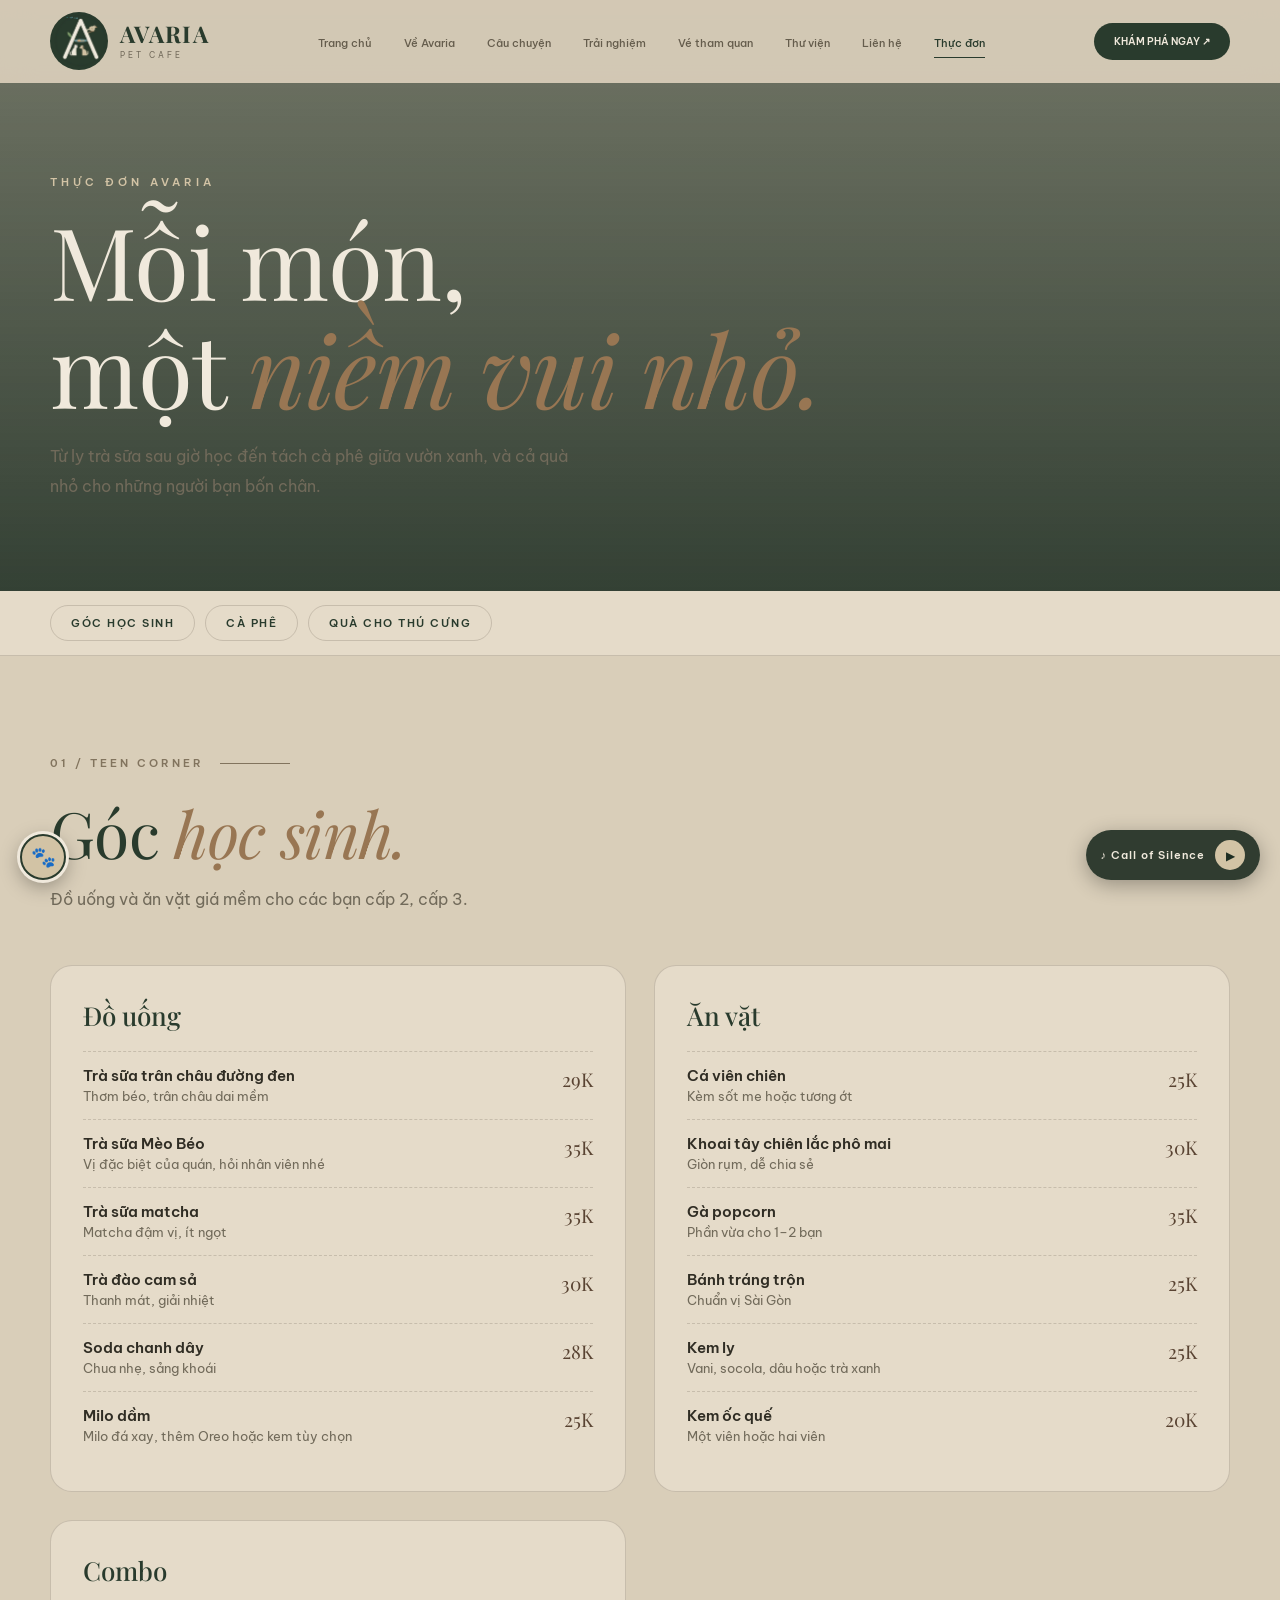
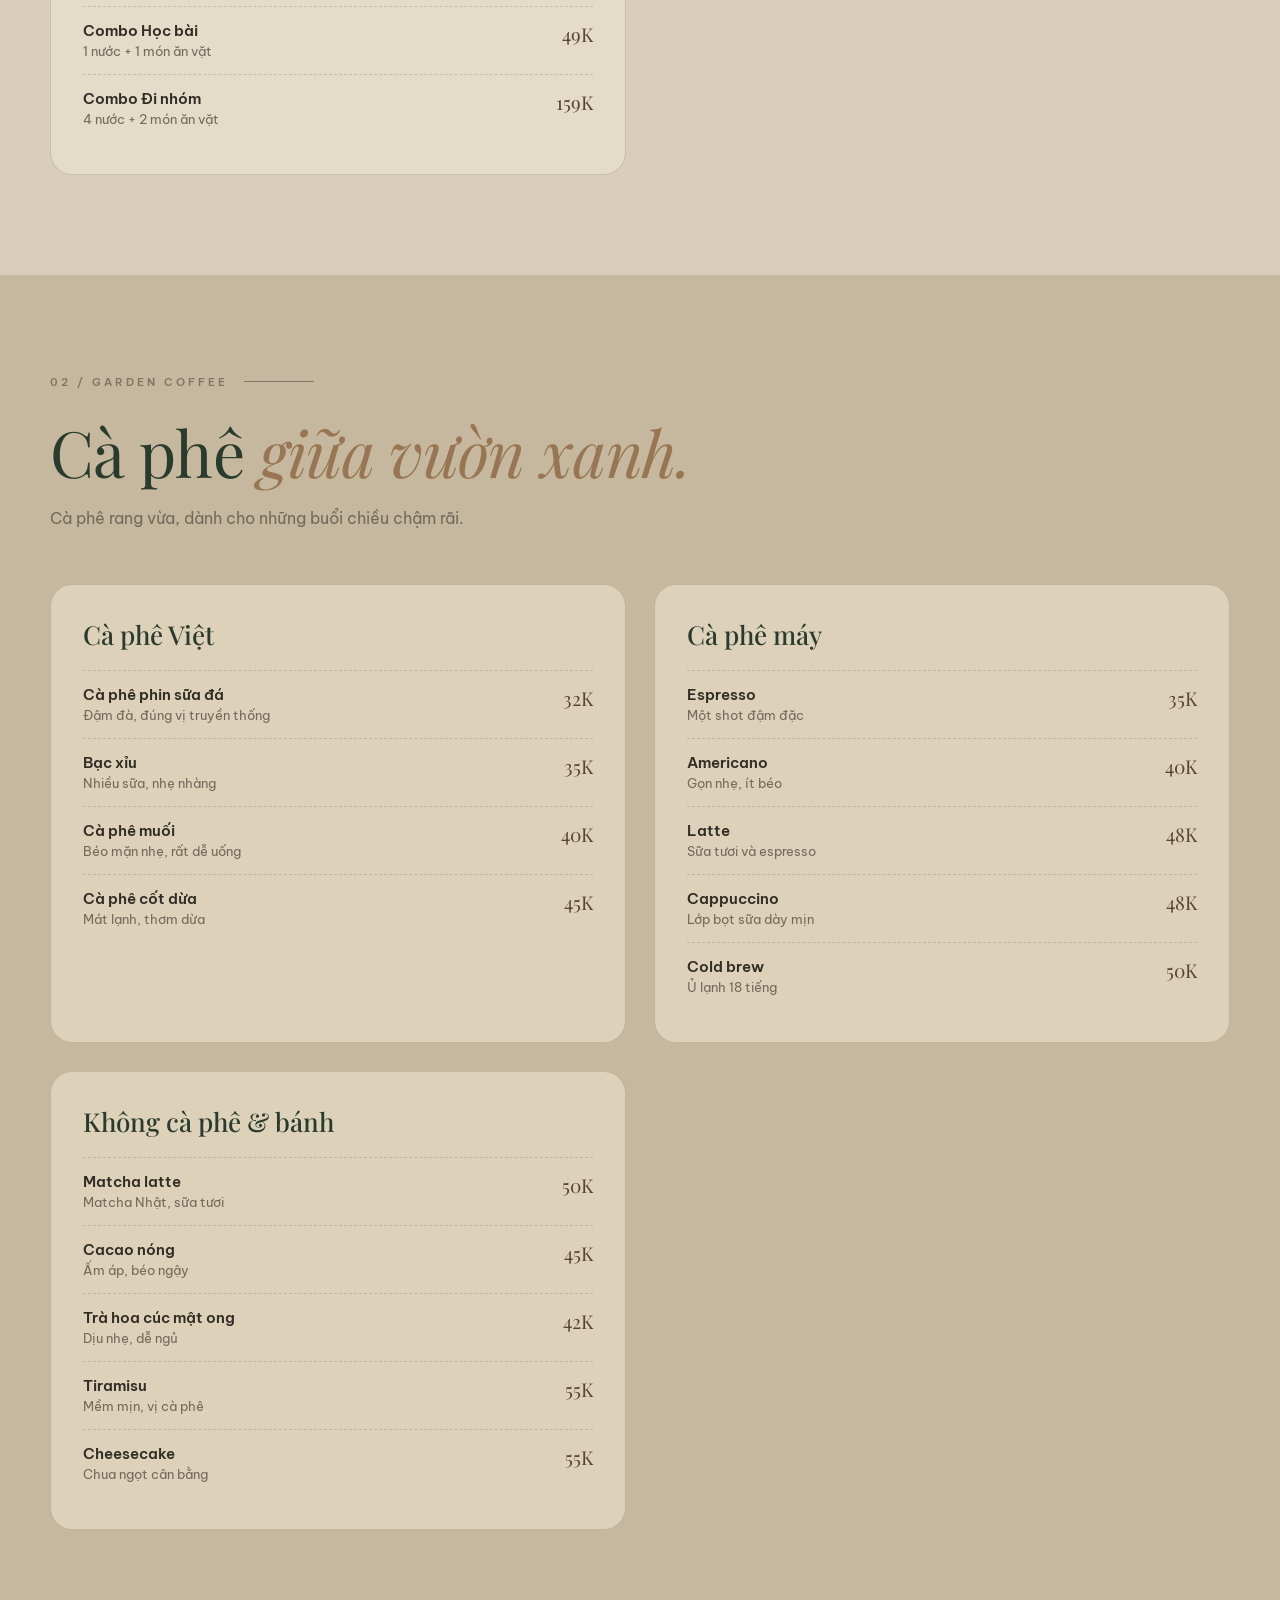
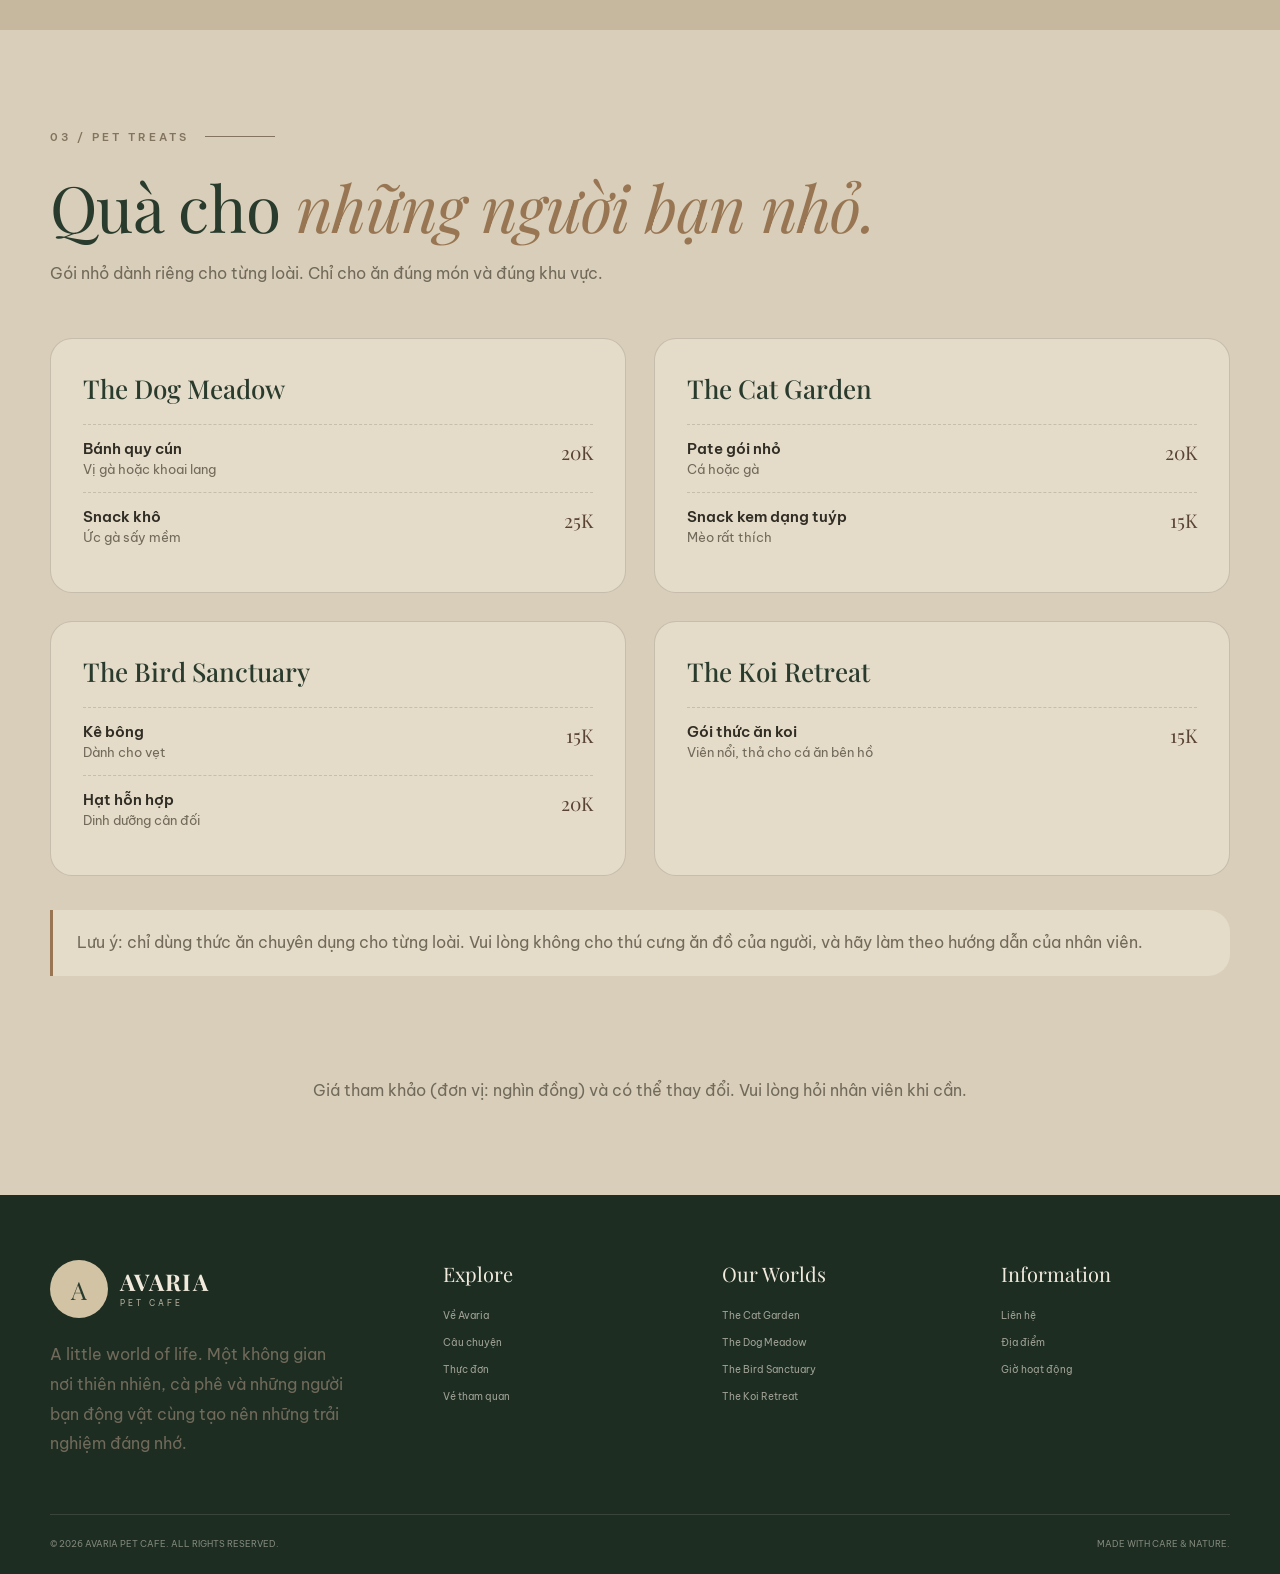
==== menu.html @ 608d0e8e "Avaria Pet Cafe website" ====
<!DOCTYPE html>
<html lang="vi">
<head>
<meta charset="UTF-8">
<meta name="viewport" content="width=device-width, initial-scale=1.0">
<title>Thực đơn | Avaria Pet Cafe</title>
<meta name="description" content="Thực đơn Avaria Pet Cafe: đồ uống, ăn vặt, cà phê và quà cho thú cưng.">
<link rel="preconnect" href="https://fonts.googleapis.com">
<link rel="preconnect" href="https://fonts.gstatic.com" crossorigin>
<link href="https://fonts.googleapis.com/css2?family=Playfair+Display:ital,wght@0,400;0,500;0,600;1,400;1,500&family=Be+Vietnam+Pro:wght@300;400;500;600;700&display=swap" rel="stylesheet">
<link rel="stylesheet" href="style.css">
<link rel="stylesheet" href="story.css">
<style>
.menu-tabs{position:sticky;top:72px;z-index:50;background:var(--background-light);border-bottom:1px solid var(--border)}
.menu-tabs .container{display:flex;gap:10px;overflow-x:auto;padding:14px 0}
.menu-tabs a{white-space:nowrap;padding:10px 20px;border:1px solid var(--border);border-radius:50px;font-size:11px;font-weight:600;letter-spacing:1.5px;color:var(--green);transition:.25s}
.menu-tabs a:hover{background:var(--green);color:var(--white)}
.menu-section{padding:100px 0}
.menu-section.alt{background:var(--background-dark)}
.menu-sub{margin:18px 0 50px;max-width:560px}
.menu-grid{display:grid;grid-template-columns:repeat(2,1fr);gap:28px}
.menu-group{background:var(--background-light);border:1px solid var(--border);border-radius:var(--radius);padding:32px}
.alt .menu-group{background:var(--surface-light)}
.menu-group h3{font-family:var(--serif);font-weight:500;font-size:26px;color:var(--green);margin-bottom:18px}
.menu-group ul{list-style:none}
.menu-group li{display:flex;justify-content:space-between;gap:18px;padding:14px 0;border-top:1px dashed var(--border)}
.menu-group b{display:block;font-weight:600;color:var(--text);font-size:15px}
.menu-group span{font-size:13px;color:var(--muted)}
.menu-group em{font-style:normal;font-family:var(--serif);font-size:19px;color:var(--wood);white-space:nowrap}
.pet-note{margin-top:34px;padding:18px 24px;border-left:3px solid var(--wood-light);background:var(--background-light);border-radius:0 var(--radius) var(--radius) 0;font-size:14px}
.menu-foot{text-align:center;padding:0 0 90px;font-size:13px;color:var(--muted)}
@media(max-width:760px){.menu-grid{grid-template-columns:1fr}.menu-section{padding:70px 0}.menu-hero{padding:130px 0 50px}.menu-tabs{top:72px}}
</style>
</head>
<body class="story-page">

<header class="header" id="header">
  <div class="container navbar">
    <a href="index.html" class="logo">
      <div class="logo-mark"><img src="logoava.png" alt="Avaria Pet Cafe Logo" class="logo-img"></div>
      <div class="logo-text"><strong>AVARIA</strong><span>PET CAFE</span></div>
    </a>
    <ul class="nav-links" id="navLinks">
      <li><a href="index.html">Trang chủ</a></li>
      <li><a href="index.html#about">Về Avaria</a></li>
      <li><a href="story.html">Câu chuyện</a></li>
      <li><a href="index.html#experience">Trải nghiệm</a></li>
      <li><a href="index.html#tickets">Vé tham quan</a></li>
      <li><a href="index.html#gallery">Thư viện</a></li>
      <li><a href="index.html#contact">Liên hệ</a></li>
      <li><a href="menu.html" class="active">Thực đơn</a></li>
    </ul>
    <div class="nav-right">
      <a href="index.html#tickets" class="nav-booking">KHÁM PHÁ NGAY ↗</a>
      <button class="menu-toggle" id="menuToggle" aria-label="Mở menu" aria-expanded="false">☰</button>
    </div>
  </div>
</header>

<main>
<section class="menu-hero">
  <div class="container">
    <span class="story-eyebrow">THỰC ĐƠN AVARIA</span>
    <h1>Mỗi món,<br>một <i>niềm vui nhỏ.</i></h1>
    <p>Từ ly trà sữa sau giờ học đến tách cà phê giữa vườn xanh, và cả quà nhỏ cho những người bạn bốn chân.</p>
  </div>
</section>

<nav class="menu-tabs" aria-label="Danh mục thực đơn">
  <div class="container">
    <a href="#teen">GÓC HỌC SINH</a>
    <a href="#coffee">CÀ PHÊ</a>
    <a href="#pet">QUÀ CHO THÚ CƯNG</a>
  </div>
</nav>

<!-- 01 GÓC HỌC SINH -->
<section class="menu-section" id="teen"><div class="container">
  <div class="story-label">01 / TEEN CORNER</div>
  <h2 class="reveal">Góc <i>học sinh.</i></h2>
  <p class="menu-sub reveal">Đồ uống và ăn vặt giá mềm cho các bạn cấp 2, cấp 3.</p>
  <div class="menu-grid">

    <div class="menu-group reveal"><h3>Đồ uống</h3><ul>
        <li><div><b>Trà sữa trân châu đường đen</b><span>Thơm béo, trân châu dai mềm</span></div><em>29K</em></li>
        <li><div><b>Trà sữa Mèo Béo</b><span>Vị đặc biệt của quán, hỏi nhân viên nhé</span></div><em>35K</em></li>
        <li><div><b>Trà sữa matcha</b><span>Matcha đậm vị, ít ngọt</span></div><em>35K</em></li>
        <li><div><b>Trà đào cam sả</b><span>Thanh mát, giải nhiệt</span></div><em>30K</em></li>
        <li><div><b>Soda chanh dây</b><span>Chua nhẹ, sảng khoái</span></div><em>28K</em></li>
        <li><div><b>Milo dầm</b><span>Milo đá xay, thêm Oreo hoặc kem tùy chọn</span></div><em>25K</em></li>
    </ul></div>

    <div class="menu-group reveal"><h3>Ăn vặt</h3><ul>
        <li><div><b>Cá viên chiên</b><span>Kèm sốt me hoặc tương ớt</span></div><em>25K</em></li>
        <li><div><b>Khoai tây chiên lắc phô mai</b><span>Giòn rụm, dễ chia sẻ</span></div><em>30K</em></li>
        <li><div><b>Gà popcorn</b><span>Phần vừa cho 1–2 bạn</span></div><em>35K</em></li>
        <li><div><b>Bánh tráng trộn</b><span>Chuẩn vị Sài Gòn</span></div><em>25K</em></li>
        <li><div><b>Kem ly</b><span>Vani, socola, dâu hoặc trà xanh</span></div><em>25K</em></li>
        <li><div><b>Kem ốc quế</b><span>Một viên hoặc hai viên</span></div><em>20K</em></li>
    </ul></div>

    <div class="menu-group reveal"><h3>Combo</h3><ul>
        <li><div><b>Combo Học bài</b><span>1 nước + 1 món ăn vặt</span></div><em>49K</em></li>
        <li><div><b>Combo Đi nhóm</b><span>4 nước + 2 món ăn vặt</span></div><em>159K</em></li>
    </ul></div>

  </div>
</div></section>

<!-- 02 CÀ PHÊ -->
<section class="menu-section alt" id="coffee"><div class="container">
  <div class="story-label">02 / GARDEN COFFEE</div>
  <h2 class="reveal">Cà phê <i>giữa vườn xanh.</i></h2>
  <p class="menu-sub reveal">Cà phê rang vừa, dành cho những buổi chiều chậm rãi.</p>
  <div class="menu-grid">

    <div class="menu-group reveal"><h3>Cà phê Việt</h3><ul>
        <li><div><b>Cà phê phin sữa đá</b><span>Đậm đà, đúng vị truyền thống</span></div><em>32K</em></li>
        <li><div><b>Bạc xỉu</b><span>Nhiều sữa, nhẹ nhàng</span></div><em>35K</em></li>
        <li><div><b>Cà phê muối</b><span>Béo mặn nhẹ, rất dễ uống</span></div><em>40K</em></li>
        <li><div><b>Cà phê cốt dừa</b><span>Mát lạnh, thơm dừa</span></div><em>45K</em></li>
    </ul></div>

    <div class="menu-group reveal"><h3>Cà phê máy</h3><ul>
        <li><div><b>Espresso</b><span>Một shot đậm đặc</span></div><em>35K</em></li>
        <li><div><b>Americano</b><span>Gọn nhẹ, ít béo</span></div><em>40K</em></li>
        <li><div><b>Latte</b><span>Sữa tươi và espresso</span></div><em>48K</em></li>
        <li><div><b>Cappuccino</b><span>Lớp bọt sữa dày mịn</span></div><em>48K</em></li>
        <li><div><b>Cold brew</b><span>Ủ lạnh 18 tiếng</span></div><em>50K</em></li>
    </ul></div>

    <div class="menu-group reveal"><h3>Không cà phê &amp; bánh</h3><ul>
        <li><div><b>Matcha latte</b><span>Matcha Nhật, sữa tươi</span></div><em>50K</em></li>
        <li><div><b>Cacao nóng</b><span>Ấm áp, béo ngậy</span></div><em>45K</em></li>
        <li><div><b>Trà hoa cúc mật ong</b><span>Dịu nhẹ, dễ ngủ</span></div><em>42K</em></li>
        <li><div><b>Tiramisu</b><span>Mềm mịn, vị cà phê</span></div><em>55K</em></li>
        <li><div><b>Cheesecake</b><span>Chua ngọt cân bằng</span></div><em>55K</em></li>
    </ul></div>

  </div>
</div></section>

<!-- 03 QUÀ CHO THÚ CƯNG -->
<section class="menu-section" id="pet"><div class="container">
  <div class="story-label">03 / PET TREATS</div>
  <h2 class="reveal">Quà cho <i>những người bạn nhỏ.</i></h2>
  <p class="menu-sub reveal">Gói nhỏ dành riêng cho từng loài. Chỉ cho ăn đúng món và đúng khu vực.</p>
  <div class="menu-grid">

    <div class="menu-group reveal"><h3>The Dog Meadow</h3><ul>
        <li><div><b>Bánh quy cún</b><span>Vị gà hoặc khoai lang</span></div><em>20K</em></li>
        <li><div><b>Snack khô</b><span>Ức gà sấy mềm</span></div><em>25K</em></li>
    </ul></div>

    <div class="menu-group reveal"><h3>The Cat Garden</h3><ul>
        <li><div><b>Pate gói nhỏ</b><span>Cá hoặc gà</span></div><em>20K</em></li>
        <li><div><b>Snack kem dạng tuýp</b><span>Mèo rất thích</span></div><em>15K</em></li>
    </ul></div>

    <div class="menu-group reveal"><h3>The Bird Sanctuary</h3><ul>
        <li><div><b>Kê bông</b><span>Dành cho vẹt</span></div><em>15K</em></li>
        <li><div><b>Hạt hỗn hợp</b><span>Dinh dưỡng cân đối</span></div><em>20K</em></li>
    </ul></div>

    <div class="menu-group reveal"><h3>The Koi Retreat</h3><ul>
        <li><div><b>Gói thức ăn koi</b><span>Viên nổi, thả cho cá ăn bên hồ</span></div><em>15K</em></li>
    </ul></div>

  </div>
  <p class="pet-note reveal">Lưu ý: chỉ dùng thức ăn chuyên dụng cho từng loài. Vui lòng không cho thú cưng ăn đồ của người, và hãy làm theo hướng dẫn của nhân viên.</p>
</div></section>

<p class="menu-foot">Giá tham khảo (đơn vị: nghìn đồng) và có thể thay đổi. Vui lòng hỏi nhân viên khi cần.</p>
</main>

<footer class="footer">
  <div class="container">
    <div class="footer-grid">
      <div class="footer-brand">
        <a href="index.html" class="logo">
          <div class="logo-mark">A</div>
          <div class="logo-text"><strong>AVARIA</strong><span>PET CAFE</span></div>
        </a>
        <p class="footer-about">A little world of life. Một không gian nơi thiên nhiên, cà phê và những người bạn động vật cùng tạo nên những trải nghiệm đáng nhớ.</p>
      </div>
      <div class="footer-column"><h4>Explore</h4>
        <a href="index.html#about">Về Avaria</a><a href="story.html">Câu chuyện</a><a href="menu.html">Thực đơn</a><a href="index.html#tickets">Vé tham quan</a></div>
      <div class="footer-column"><h4>Our Worlds</h4>
        <a href="index.html#experience">The Cat Garden</a><a href="index.html#experience">The Dog Meadow</a><a href="index.html#experience">The Bird Sanctuary</a><a href="index.html#experience">The Koi Retreat</a></div>
      <div class="footer-column"><h4>Information</h4>
        <a href="index.html#contact">Liên hệ</a><a href="index.html#contact">Địa điểm</a><a href="index.html#contact">Giờ hoạt động</a></div>
    </div>
    <div class="footer-bottom">
      <span>© <span id="currentYear"></span> AVARIA PET CAFE. ALL RIGHTS RESERVED.</span>
      <span>MADE WITH CARE &amp; NATURE.</span>
    </div>
  </div>
</footer>

<script>
document.getElementById("currentYear").textContent = new Date().getFullYear();
const header = document.getElementById("header");
const menuToggle = document.getElementById("menuToggle");
const navLinks = document.getElementById("navLinks");
window.addEventListener("scroll", () => header.classList.toggle("scrolled", window.scrollY > 30));
menuToggle.addEventListener("click", () => {
  const open = navLinks.classList.toggle("open");
  menuToggle.setAttribute("aria-expanded", String(open));
});
navLinks.querySelectorAll("a").forEach(a => a.addEventListener("click", () => {
  navLinks.classList.remove("open");
  menuToggle.setAttribute("aria-expanded", "false");
}));
const io = new IntersectionObserver(es => es.forEach(e => {
  if (e.isIntersecting) { e.target.classList.add("show"); io.unobserve(e.target); }
}), { threshold: .1 });
document.querySelectorAll(".reveal").forEach(el => io.observe(el));
</script>

    <!-- Trình phát nhạc nền Call of Silence (Đồng bộ liên trang) -->
<div style="position: fixed; bottom: 20px; right: 20px; z-index: 9999; background: rgba(29, 45, 34, 0.9); padding: 10px 15px; border-radius: 30px; display: flex; align-items: center; gap: 10px; box-shadow: 0 5px 20px rgba(0,0,0,0.3);">
    <span style="color: #f0e9dc; font-size: 11px; font-family: var(--sans); font-weight: 600; letter-spacing: 1px;">♪ Call of Silence</span>
    <audio id="bgMusic" loop>
        <source src="callofsilence.mp3" type="audio/mpeg">
    </audio>
    <button onclick="toggleMusic()" id="musicBtn" style="background: #d2c3a5; border: none; width: 30px; height: 30px; border-radius: 50%; cursor: pointer; display: grid; place-items: center; font-size: 12px; color: #1d2d22;">▶</button>
</div>

<script>
    const music = document.getElementById('bgMusic');
    const btn = document.getElementById('musicBtn');

    // Khôi phục mốc thời gian và trạng thái nhạc khi chuyển trang
    window.addEventListener('DOMContentLoaded', () => {
        const savedTime = sessionStorage.getItem('avaria_music_time');
        const isPlaying = sessionStorage.getItem('avaria_music_playing');

        if (savedTime) {
            music.currentTime = parseFloat(savedTime);
        }

        if (isPlaying === 'true') {
            music.play().then(() => {
                btn.textContent = '❚❚';
            }).catch(() => {
                // Nếu trình duyệt chặn tự phát lúc mới mở lại, chờ cú click đầu tiên trên trang
                btn.textContent = '▶';
                document.addEventListener('click', function resumeOnFirstClick() {
                    if (sessionStorage.getItem('avaria_music_playing') === 'true' && music.paused) {
                        music.play();
                        btn.textContent = '❚❚';
                    }
                    document.removeEventListener('click', resumeOnFirstClick);
                }, { once: true });
            });
        }
    });

    // Lưu mốc thời gian liên tục trước khi rời trang
    window.addEventListener('beforeunload', () => {
        sessionStorage.setItem('avaria_music_time', music.currentTime);
        sessionStorage.setItem('avaria_music_playing', !music.paused);
    });

    // Bật/Tắt nhạc thủ công
    function toggleMusic() {
        if (music.paused) {
            music.play();
            btn.textContent = '❚❚';
            sessionStorage.setItem('avaria_music_playing', 'true');
        } else {
            music.pause();
            btn.textContent = '▶';
            sessionStorage.setItem('avaria_music_playing', 'false');
        }
    }
</script>
  <script src="paws.js"></script>
</body>
</html>
---- style.css ----
/* =========================================
   AVARIA PET CAFE
   NATURE / WOOD / STONE / FOREST
========================================= */


/* =========================================
   1. GLOBAL
========================================= */

:root {
    --green: #293b2d;
    --green-light: #52694b;
    --green-dark: #1d2d22;
    --green-soft: #59694e;

    --wood: #594332;
    --wood-light: #987653;
    --wood-dark: #392b20;

    --stone: #b9a88b;
    --stone-light: #d2c3a5;
    --stone-dark: #82745e;

    --background: #d9ceb9;
    --background-light: #e5dbc9;
    --background-dark: #c6b89f;

    --surface: #cfc1a9;
    --surface-light: #ded1ba;

    --text: #302d24;
    --muted: #716a5a;
    --white: #f0e9dc;

    --border: rgba(62, 53, 39, 0.18);
    --shadow: 0 18px 50px rgba(49, 39, 25, 0.14);

    --radius: 22px;

    --serif: "Playfair Display", Georgia, serif;
    --sans: "Be Vietnam Pro", sans-serif;
}


* {
    margin: 0;
    padding: 0;
    box-sizing: border-box;
}


html {
    scroll-behavior: smooth;
    scroll-padding-top: 95px;
}


body {
    font-family: var(--sans);
    color: var(--text);
    background: var(--background);
    overflow-x: hidden;
}


a {
    text-decoration: none;
    color: inherit;
}


button {
    font: inherit;
}


img {
    display: block;
    width: 100%;
    object-fit: cover;
}


.container {
    width: min(1180px, calc(100% - 48px));
    margin: auto;
}


.section {
    padding: 110px 0;
}


.section-tag {
    display: inline-flex;
    align-items: center;
    gap: 9px;

    color: var(--green-light);

    font-size: 11px;
    font-weight: 700;
    letter-spacing: 2.5px;
    text-transform: uppercase;

    margin-bottom: 20px;
}


.section-tag::before {
    content: "";

    width: 28px;
    height: 1px;

    background: var(--green-light);
}


.section-title {
    font-family: var(--serif);
    font-size: clamp(36px, 5vw, 57px);
    line-height: 1.15;
    font-weight: 400;

    color: var(--green);
}


.section-description {
    color: var(--muted);
    font-size: 14px;
    line-height: 1.9;

    max-width: 570px;
    margin-top: 18px;
}


.accent {
    color: var(--wood-light);
    font-style: italic;
}


/* =========================================
   2. BUTTONS
========================================= */

.btn {
    min-height: 52px;
    padding: 0 27px;

    border-radius: 50px;

    display: inline-flex;
    align-items: center;
    justify-content: center;
    gap: 12px;

    font-size: 12px;
    font-weight: 600;
    letter-spacing: .3px;

    transition: .3s ease;
    cursor: pointer;

    border: 1px solid transparent;
}


.btn-primary {
    background: var(--green);
    color: var(--white);
}


.btn-primary:hover {
    background: var(--green-light);
    transform: translateY(-3px);
    box-shadow: 0 10px 25px rgba(38, 59, 44, .2);
}


.btn-outline {
    color: var(--green);
    border-color: rgba(41, 59, 45, .45);
    background: transparent;
}


.btn-outline:hover {
    background: var(--green);
    color: var(--white);
    transform: translateY(-3px);
}


/* =========================================
   3. HEADER (Trang chủ)
========================================= */

.header {
    position: fixed;
    top: 0;
    left: 0;

    width: 100%;
    z-index: 1000;

    background: rgba(217, 206, 185, .94);
    backdrop-filter: blur(16px);

    border-bottom: 1px solid transparent;
    transition: .3s ease;
}


.header.scrolled {
    border-bottom-color: var(--border);
    box-shadow: 0 5px 25px rgba(31, 40, 28, .09);
}


.navbar {
    height: 82px;

    display: flex;
    align-items: center;
    justify-content: space-between;
}


.logo {
    display: flex;
    align-items: center;
    gap: 11px;
}


.logo-mark {
    width: 43px;
    height: 43px;

    background: var(--green);
    color: var(--white);

    display: grid;
    place-items: center;

    border-radius: 50%;

    font-family: var(--serif);
    font-size: 25px;
}


.logo-text strong {
    display: block;

    color: var(--green);
    font-family: var(--serif);

    font-size: 23px;
    letter-spacing: 1.3px;
    line-height: 1;
}


.logo-text span {
    display: block;

    font-size: 8px;
    letter-spacing: 3px;

    color: var(--muted);
    margin-top: 5px;
}


.nav-links {
    display: flex;
    align-items: center;
    gap: 32px;

    list-style: none;
}


.nav-links a {
    position: relative;

    font-size: 11px;
    font-weight: 500;

    color: #655d4d;
    transition: .25s;
}


.nav-links a::after {
    content: "";

    position: absolute;
    left: 0;
    bottom: -8px;

    width: 0;
    height: 1px;

    background: var(--green);
    transition: .25s;
}


.nav-links a:hover,
.nav-links a.active {
    color: var(--green);
}


.nav-links a:hover::after,
.nav-links a.active::after {
    width: 100%;
}


.nav-right {
    display: flex;
    align-items: center;
    gap: 15px;
}


.nav-booking {
    padding: 12px 20px;

    background: var(--green);
    color: var(--white);

    border-radius: 50px;

    font-size: 10px;
    font-weight: 600;

    transition: .3s;
}


.nav-booking:hover {
    background: var(--green-light);
}


.menu-toggle {
    display: none;

    width: 42px;
    height: 42px;

    border: 1px solid var(--border);
    border-radius: 50%;

    background: transparent;
    color: var(--green);

    font-size: 22px;
    cursor: pointer;
}


/* =========================================
   4. HERO
========================================= */

.hero {
    min-height: 760px;
    height: 100svh;
    max-height: 900px;

    position: relative;

    display: flex;
    align-items: center;

    color: var(--white);
    overflow: hidden;

    background:
        linear-gradient(
            90deg,
            rgba(22, 36, 24, .82) 0%,
            rgba(22, 36, 24, .52) 48%,
            rgba(22, 36, 24, .16) 100%
        ),
        url("https://images.unsplash.com/photo-1448375240586-882707db888b?auto=format&fit=crop&w=2200&q=85")
        center 55% / cover;
}


.hero::after {
    content: "";

    position: absolute;
    inset: auto 0 0;

    height: 180px;

    background: linear-gradient(
        transparent,
        rgba(18, 32, 22, .4)
    );
}


.hero-content {
    position: relative;
    z-index: 2;

    padding-top: 75px;
    max-width: 750px;

    animation: heroReveal 1s ease both;
}


.hero-label {
    display: flex;
    align-items: center;
    gap: 12px;

    font-size: 10px;
    letter-spacing: 4px;
    font-weight: 600;
    text-transform: uppercase;

    margin-bottom: 27px;
    color: #e0d8c6;
}


.hero-label::before {
    content: "";

    width: 37px;
    height: 1px;

    background: #d9c9a9;
}


.hero h1 {
    font-family: var(--serif);
    font-weight: 400;

    font-size: clamp(65px, 9vw, 112px);
    line-height: .98;
    letter-spacing: -2px;
}


.hero h1 span {
    display: block;

    font-style: italic;
    color: #d5c6a7;
}


.hero-description {
    max-width: 460px;

    margin-top: 29px;

    color: rgba(240, 233, 220, .86);

    font-size: 13px;
    line-height: 2;
}


.hero-actions {
    display: flex;
    flex-wrap: wrap;
    gap: 13px;

    margin-top: 35px;
}


.hero .btn-primary {
    background: var(--stone-light);
    color: var(--green-dark);
}


.hero .btn-primary:hover {
    background: #e2d4b8;
}


.hero .btn-outline {
    color: var(--white);
    border-color: rgba(240, 233, 220, .6);
}


.hero .btn-outline:hover {
    background: var(--white);
    color: var(--green);
}


.hero-bottom {
    position: absolute;
    z-index: 3;

    bottom: 37px;
    left: 0;

    width: 100%;
}


.hero-bottom-inner {
    display: flex;
    justify-content: space-between;
    align-items: center;
}


.hero-note {
    font-size: 9px;
    letter-spacing: 2px;
    color: rgba(240, 233, 220, .75);
}


.scroll-indicator {
    display: flex;
    align-items: center;
    gap: 12px;

    font-size: 9px;
    letter-spacing: 2px;
    color: var(--white);
}


.scroll-indicator span {
    width: 38px;
    height: 38px;

    border: 1px solid rgba(240, 233, 220, .55);
    border-radius: 50%;

    display: grid;
    place-items: center;

    font-size: 17px;
}


/* =========================================
   5. INTRODUCTION
========================================= */

.intro {
    background: var(--background);
}


.intro-grid {
    display: grid;
    grid-template-columns: 1fr 1fr;

    gap: 100px;
    align-items: center;
}


.intro-image {
    position: relative;
    padding: 0 35px 35px 0;
}


.intro-image img {
    height: 520px;
    border-radius: 5px 130px 5px 5px;
}


.intro-image::after {
    content: "";

    position: absolute;
    z-index: -1;

    right: 0;
    bottom: 0;

    width: 72%;
    height: 75%;

    border: 1px solid var(--wood-light);
}


.intro-stamp {
    position: absolute;

    right: -25px;
    bottom: 70px;

    width: 112px;
    height: 112px;

    background: var(--green);
    border-radius: 50%;

    color: var(--white);

    display: grid;
    place-items: center;

    text-align: center;

    font-family: var(--serif);
    font-size: 16px;
    line-height: 1.3;

    transform: rotate(10deg);
    box-shadow: var(--shadow);
}


.intro-content .section-description {
    margin-bottom: 30px;
}


.intro-signature {
    display: flex;
    align-items: center;
    gap: 13px;

    margin-top: 38px;
}


.signature-line {
    width: 40px;
    height: 1px;

    background: var(--wood);
}


.intro-signature span {
    color: var(--wood);
    font-family: var(--serif);
    font-style: italic;
    font-size: 19px;
}


/* =========================================
   6. EXPERIENCE
========================================= */

.experience {
    background: #c9c3a9;
}


.experience-heading {
    display: flex;
    justify-content: space-between;
    align-items: end;

    gap: 35px;
    margin-bottom: 48px;
}


.experience-heading .section-description {
    max-width: 390px;
    margin-bottom: 5px;
}


.experience-grid {
    display: grid;
    grid-template-columns: repeat(4, 1fr);
    gap: 17px;
}


.experience-card {
    background: var(--surface-light);
    overflow: hidden;

    border-radius: 5px;
    border: 1px solid rgba(68, 53, 34, .13);

    transition: .4s ease;
}


.experience-card:hover {
    transform: translateY(-9px);
    box-shadow: var(--shadow);
}


.experience-image {
    height: 290px;
    overflow: hidden;
    position: relative;
}


.experience-image img {
    height: 100%;
    transition: .6s ease;
}


.experience-card:hover img {
    transform: scale(1.07);
}


.experience-number {
    position: absolute;
    top: 15px;
    left: 15px;

    width: 36px;
    height: 36px;

    border-radius: 50%;

    background: var(--stone-light);
    color: var(--green);

    display: grid;
    place-items: center;

    font-family: var(--serif);
    font-size: 15px;
}


.experience-info {
    padding: 24px 21px 27px;
}


.experience-info small {
    color: var(--green-light);

    font-size: 9px;
    font-weight: 700;
    letter-spacing: 2px;
    text-transform: uppercase;
}


.experience-info h3 {
    font-family: var(--serif);
    font-size: 27px;
    font-weight: 400;

    color: var(--green);
    margin: 9px 0;
}


.experience-info p {
    font-size: 11px;
    line-height: 1.9;
    color: var(--muted);

    min-height: 63px;
}


.text-link {
    display: inline-flex;
    align-items: center;
    gap: 9px;

    color: var(--green);

    font-size: 10px;
    font-weight: 700;

    margin-top: 20px;
}


.text-link span {
    transition: .3s;
}


.text-link:hover span {
    transform: translateX(5px);
}


/* =========================================
   7. MANIFESTO
========================================= */

.manifesto {
    background: var(--green-dark);
    color: var(--white);

    text-align: center;
    padding: 115px 24px;

    position: relative;
    overflow: hidden;
}


.manifesto::before,
.manifesto::after {
    content: "✳";

    position: absolute;

    color: rgba(210, 195, 165, .09);
    font-size: 180px;
}


.manifesto::before {
    top: -65px;
    left: 5%;
}


.manifesto::after {
    bottom: -95px;
    right: 5%;
}


.manifesto-content {
    position: relative;
    z-index: 1;

    max-width: 850px;
    margin: auto;
}


.manifesto-label {
    color: var(--stone-light);

    font-size: 10px;
    font-weight: 600;
    letter-spacing: 4px;

    margin-bottom: 27px;
}


.manifesto h2 {
    font-family: var(--serif);
    font-size: clamp(38px, 6vw, 69px);

    font-weight: 400;
    line-height: 1.22;
}


.manifesto h2 span {
    color: var(--stone-light);
    font-style: italic;
}


.manifesto p {
    max-width: 560px;

    margin: 25px auto 0;

    color: rgba(240, 233, 220, .7);

    font-size: 12px;
    line-height: 2;
}


/* =========================================
   8. TICKETS
========================================= */

.tickets {
    background: var(--background);
}


.tickets-heading {
    text-align: center;
    margin-bottom: 55px;
}


.tickets-heading .section-description {
    margin-left: auto;
    margin-right: auto;
}


.ticket-grid {
    display: grid;
    grid-template-columns: repeat(3, 1fr);
    gap: 20px;
}


.ticket-card {
    padding: 35px 30px;

    border: 1px solid var(--border);
    background: var(--surface-light);

    position: relative;
    transition: .3s;
}


.ticket-card:hover {
    transform: translateY(-7px);
    box-shadow: var(--shadow);
}


.ticket-card.featured {
    background: var(--green);
    color: var(--white);

    border-color: var(--green);
}


.ticket-card .ticket-label {
    font-size: 9px;
    letter-spacing: 2px;
    font-weight: 700;

    color: var(--green-light);
    text-transform: uppercase;
}


.ticket-card.featured .ticket-label {
    color: var(--stone-light);
}


.ticket-card h3 {
    font-family: var(--serif);
    font-size: 32px;
    font-weight: 400;

    margin: 15px 0 8px;
}


.ticket-card p {
    font-size: 11px;
    line-height: 1.9;

    color: var(--muted);
    min-height: 65px;
}


.ticket-card.featured p {
    color: rgba(240, 233, 220, .7);
}


.ticket-price {
    font-family: var(--serif);
    font-size: 28px;

    margin: 25px 0;
}


.ticket-price small {
    font-family: var(--sans);
    font-size: 10px;
    font-weight: 400;

    color: var(--muted);
}


.ticket-card.featured .ticket-price small {
    color: rgba(240, 233, 220, .65);
}


.ticket-features {
    list-style: none;

    padding-top: 20px;
    border-top: 1px solid var(--border);
}


.ticket-card.featured .ticket-features {
    border-color: rgba(240, 233, 220, .2);
}


.ticket-features li {
    font-size: 10px;
    margin: 13px 0;

    color: var(--muted);
}


.ticket-card.featured .ticket-features li {
    color: rgba(240, 233, 220, .83);
}


.ticket-features li::before {
    content: "✳";

    margin-right: 10px;
    color: var(--green-light);
}


.ticket-card.featured .ticket-features li::before {
    color: var(--stone-light);
}


.ticket-card .btn {
    width: 100%;
    margin-top: 25px;
}


.ticket-card.featured .btn {
    background: var(--stone-light);
    color: var(--green-dark);
}


.ticket-card.featured .btn:hover {
    background: var(--white);
}


/* =========================================
   9. GALLERY
========================================= */

.gallery {
    background: #c9c3a9;
}


.gallery-heading {
    display: flex;
    justify-content: space-between;
    align-items: end;

    gap: 25px;
    margin-bottom: 40px;
}


.gallery-grid {
    display: grid;

    grid-template-columns: 1.35fr 1fr 1fr;
    grid-template-rows: 230px 230px;

    gap: 15px;
}


.gallery-item {
    overflow: hidden;
    position: relative;
}


.gallery-item:first-child {
    grid-row: span 2;
}


.gallery-item img {
    width: 100%;
    height: 100%;

    transition: .6s;
}


.gallery-item:hover img {
    transform: scale(1.06);
}


.gallery-item::after {
    content: "";

    position: absolute;
    inset: 45% 0 0;

    background: linear-gradient(
        transparent,
        rgba(25, 32, 22, .65)
    );
}


.gallery-caption {
    position: absolute;

    bottom: 19px;
    left: 20px;

    z-index: 2;

    color: var(--white);

    font-family: var(--serif);
    font-size: 22px;
}


/* =========================================
   10. CONTACT
========================================= */

.contact {
    background: var(--background);
}


.contact-box {
    display: grid;
    grid-template-columns: 1fr 1fr;

    background: #c8bea7;
    border-radius: 5px;
    overflow: hidden;
}


.contact-content {
    padding: 65px;
}


.contact-content .section-title {
    font-size: clamp(35px, 4vw, 49px);
}


.contact-list {
    list-style: none;
    margin: 35px 0;
}


.contact-list li {
    display: flex;
    gap: 15px;

    margin: 22px 0;
    align-items: flex-start;
}


.contact-icon {
    width: 39px;
    height: 39px;

    background: rgba(41, 59, 45, .1);
    color: var(--green);

    display: grid;
    place-items: center;

    border-radius: 50%;
    flex-shrink: 0;
}


.contact-list strong {
    display: block;

    font-size: 11px;
    color: var(--green);

    margin-bottom: 5px;
}


.contact-list span {
    font-size: 10px;
    color: var(--muted);
    line-height: 1.8;
}


.contact-image {
    min-height: 500px;
}


.contact-image img {
    height: 100%;
    min-height: 500px;
}


/* =========================================
   11. FOOTER
========================================= */

.footer {
    background: #1d2d22;
    color: var(--white);

    padding: 65px 0 25px;
}


.footer-grid {
    display: grid;
    grid-template-columns: 1.5fr 1fr 1fr 1fr;

    gap: 50px;
    padding-bottom: 55px;
}


.footer .logo-mark {
    background: var(--stone-light);
    color: var(--green);
}


.footer .logo-text strong {
    color: var(--white);
}


.footer .logo-text span {
    color: #b8b19f;
}


.footer-about {
    max-width: 300px;

    color: rgba(240, 233, 220, .6);

    font-size: 10px;
    line-height: 2;

    margin-top: 22px;
}


.footer-column h4 {
    font-family: var(--serif);
    font-size: 20px;
    font-weight: 400;

    margin-bottom: 22px;
}


.footer-column a {
    display: block;

    color: rgba(240, 233, 220, .62);

    font-size: 10px;
    margin: 14px 0;

    transition: .25s;
}


.footer-column a:hover {
    color: var(--stone-light);
    transform: translateX(4px);
}


.footer-bottom {
    border-top: 1px solid rgba(240, 233, 220, .13);

    padding-top: 23px;

    display: flex;
    justify-content: space-between;
    gap: 15px;

    color: rgba(240, 233, 220, .48);
    font-size: 9px;
}


/* =========================================
   12. REVEAL ANIMATION
========================================= */

.reveal {
    opacity: 0;
    transform: translateY(30px);

    transition:
        opacity .8s ease,
        transform .8s ease;
}


.reveal.show {
    opacity: 1;
    transform: translateY(0);
}


@keyframes heroReveal {
    from {
        opacity: 0;
        transform: translateY(30px);
    }
    to {
        opacity: 1;
        transform: translateY(0);
    }
}


/* =========================================
   13. RESPONSIVE - TABLET
========================================= */

@media (max-width: 1000px) {

    .nav-links {
        gap: 18px;
    }

    .nav-links a {
        font-size: 10px;
    }

    .experience-grid {
        grid-template-columns: repeat(2, 1fr);
    }

    .experience-image {
        height: 320px;
    }

    .intro-grid {
        gap: 55px;
    }

    .footer-grid {
        grid-template-columns: repeat(2, 1fr);
    }

}


/* =========================================
   14. RESPONSIVE - MOBILE
========================================= */

@media (max-width: 760px) {

    .section {
        padding: 80px 0;
    }

    .container {
        width: min(100% - 36px, 560px);
    }


    /* HEADER */

    .navbar {
        height: 72px;
    }

    .menu-toggle {
        display: block;
    }

    .nav-booking {
        display: none;
    }

    .nav-links {
        position: absolute;

        top: 72px;
        left: 0;

        width: 100%;

        background: var(--background);
        border-bottom: 1px solid var(--border);

        display: none;
        flex-direction: column;
        align-items: stretch;

        gap: 0;
        padding: 10px 24px 20px;
    }

    .nav-links.open {
        display: flex;
    }

    .nav-links li a {
        display: block;
        padding: 15px 0;
        font-size: 12px;
    }

    .nav-links a::after {
        display: none;
    }


    /* HERO */

    .hero {
        min-height: 700px;
        height: 90svh;
        background-position: 58% center;
    }

    .hero h1 {
        font-size: clamp(62px, 15vw, 85px);
    }

    .hero-description {
        font-size: 12px;
        max-width: 360px;
    }

    .hero-bottom {
        bottom: 23px;
    }

    .hero-note {
        font-size: 8px;
        letter-spacing: 1px;
    }


    /* INTRO */

    .intro-grid {
        grid-template-columns: 1fr;
        gap: 55px;
    }

    .intro-image {
        max-width: 500px;
    }

    .intro-image img {
        height: 410px;
    }

    .intro-stamp {
        right: -5px;

        width: 90px;
        height: 90px;

        font-size: 13px;
    }


    /* EXPERIENCE */

    .experience-heading,
    .gallery-heading {
        display: block;
    }

    .experience-heading .section-description {
        margin-top: 15px;
    }

    .experience-grid {
        gap: 12px;
    }

    .experience-image {
        height: 220px;
    }

    .experience-info {
        padding: 19px 15px;
    }

    .experience-info h3 {
        font-size: 23px;
    }

    .experience-info p {
        font-size: 10px;
    }


    /* TICKETS */

    .ticket-grid {
        grid-template-columns: 1fr;
        max-width: 460px;

        margin: auto;
    }

    .ticket-card {
        padding: 30px 25px;
    }


    /* GALLERY */

    .gallery-grid {
        grid-template-columns: 1fr 1fr;
        grid-template-rows: 260px 180px 180px;

        gap: 10px;
    }

    .gallery-item:first-child {
        grid-column: span 2;
        grid-row: auto;
    }

    .gallery-caption {
        font-size: 18px;

        left: 13px;
        bottom: 13px;
    }


    /* CONTACT */

    .contact-box {
        grid-template-columns: 1fr;
    }

    .contact-content {
        padding: 38px 25px;
    }

    .contact-image,
    .contact-image img {
        min-height: 300px;
        height: 300px;
    }


    /* FOOTER */

    .footer-grid {
        gap: 35px 20px;
    }

}


/* =========================================
   15. RESPONSIVE - SMALL MOBILE
========================================= */

@media (max-width: 420px) {

    .experience-grid {
        grid-template-columns: 1fr;
    }

    .experience-image {
        height: 270px;
    }

    .hero-actions {
        flex-direction: column;
        align-items: flex-start;
    }

    .hero-actions .btn {
        min-width: 190px;
    }

    .footer-grid {
        grid-template-columns: 1fr 1fr;
    }

    .footer-brand {
        grid-column: span 2;
    }

    .footer-bottom {
        flex-direction: column;
    }

}


/* =========================================
   16. ACCESSIBILITY
========================================= */

@media (prefers-reduced-motion: reduce) {

    html {
        scroll-behavior: auto;
    }

    *,
    *::before,
    *::after {
        animation-duration: .01ms !important;
        transition-duration: .01ms !important;
    }

    .reveal {
        opacity: 1;
        transform: none;
    }

}

/* =========================================
   17. STORY PAGE
========================================= */
.story-page { background: var(--background); }
.story-page img { display: block; width: 100%; height: 100%; object-fit: cover; }
.story-page h1, .story-page h2 { font-family: var(--serif); font-weight: 500; line-height: 1.15; letter-spacing: -.01em; }
.story-page h2 { font-size: clamp(36px, 5vw, 64px); color: var(--green); }
.story-page h2 i, .story-page h1 i { color: var(--wood-light); }
.story-page p { line-height: 1.85; color: var(--muted); font-size: 16px; }

.story-label { display: flex; align-items: center; gap: 16px; font-size: 11px; font-weight: 600; letter-spacing: 3px; color: var(--stone-dark); margin-bottom: 28px; }
.story-label::after { content: ""; flex: 0 0 70px; height: 1px; background: var(--stone-dark); }

/* Hero */
.story-hero { position: relative; min-height: 100vh; display: grid; align-items: end; padding: 140px 0 90px; color: var(--white);
  background: linear-gradient(180deg, rgba(29,45,34,.55), rgba(29,45,34,.88)), url("https://images.unsplash.com/photo-1511497584788-876760111969?auto=format&fit=crop&w=2000&q=80") center/cover; }
.story-hero h1 { font-size: clamp(48px, 9vw, 120px); color: var(--white); margin: 18px 0 26px; }
.story-hero h1 i { color: var(--stone-light); }
.story-hero p { color: rgba(240,233,220,.82); font-size: 19px; max-width: 520px; }
.story-eyebrow { font-size: 11px; letter-spacing: 4px; color: var(--stone-light); font-weight: 600; }
.story-scroll { display: inline-flex; gap: 12px; margin-top: 44px; font-size: 11px; letter-spacing: 3px; font-weight: 600; color: var(--white); padding-bottom: 8px; border-bottom: 1px solid rgba(240,233,220,.4); }
.story-scroll span { animation: bob 1.8s ease-in-out infinite; }
@keyframes bob { 50% { transform: translateY(5px); } }

/* 01 Beginning */
.story-intro { padding: 130px 0 110px; }
.story-intro-grid { display: grid; grid-template-columns: 1.05fr .95fr; gap: 80px; align-items: center; }
.story-intro-text p + p { margin-top: 20px; }
.story-intro-text h2 { margin-bottom: 32px; }
.story-photo { position: relative; aspect-ratio: 4/5; border-radius: var(--radius); overflow: hidden; box-shadow: var(--shadow); }
.story-photo figcaption { position: absolute; left: 20px; bottom: 18px; font-size: 10px; letter-spacing: 3px; color: var(--white); background: rgba(29,45,34,.7); padding: 8px 14px; border-radius: 50px; backdrop-filter: blur(8px); }

/* Quote band */
.story-quote { background: var(--green); color: var(--white); padding: 110px 0; text-align: center; }
.story-quote blockquote { font-family: var(--serif); font-size: clamp(28px, 4.2vw, 54px); line-height: 1.25; max-width: 900px; margin: auto; }
.story-quote blockquote i { color: var(--stone-light); }
.story-quote cite { display: block; margin-top: 28px; font-style: normal; font-size: 11px; letter-spacing: 3px; color: var(--stone); }

/* 02 / 03 Split */
.story-split { padding: 120px 0; }
.story-split .story-intro-grid { grid-template-columns: .9fr 1.1fr; }
.story-split.reverse .story-photo { order: 2; }
.story-split .story-photo { aspect-ratio: 5/4; }
.story-split p + p { margin-top: 20px; }
.story-split h2 { margin-bottom: 30px; }
.story-highlight { margin-top: 30px !important; padding: 22px 26px; background: var(--background-light); border-left: 3px solid var(--wood-light); border-radius: 0 var(--radius) var(--radius) 0; color: var(--green) !important; font-family: var(--serif); font-size: 21px !important; line-height: 1.5 !important; }
.story-dark { background: var(--background-dark); }

/* 04 Eight people */
.story-friends { background: var(--green-dark); color: var(--white); padding: 120px 0; }
.story-friends h2 { color: var(--white); }
.story-friends h2 i { color: var(--stone-light); }
.story-friends .story-label { color: var(--stone); }
.story-friends .story-label::after { background: var(--stone); }
.friends-lead { max-width: 620px; margin: 28px 0 56px; }
.story-friends p { color: rgba(240,233,220,.72); }
.friends-grid { display: grid; grid-template-columns: repeat(4, 1fr); gap: 16px; }
.friend-card { padding: 26px 22px; border: 1px solid rgba(240,233,220,.16); border-radius: var(--radius); transition: .3s; }
.friend-card:hover { background: rgba(240,233,220,.07); transform: translateY(-5px); }
.friend-card b { display: block; font-family: var(--serif); font-weight: 400; font-size: 24px; margin: 22px 0 4px; }
.friend-card small { font-size: 10px; letter-spacing: 2px; color: var(--stone); }
.friend-card span { font-size: 11px; letter-spacing: 2px; color: var(--stone-dark); }

/* 05 Dream */
.story-dream { padding: 120px 0; }
.dream-head { max-width: 720px; margin-bottom: 56px; }
.dream-head p { margin-top: 24px; }
.worlds { display: grid; grid-template-columns: repeat(4, 1fr); gap: 18px; }
.world { background: var(--background-light); border: 1px solid var(--border); border-radius: var(--radius); padding: 30px 24px; transition: .3s; }
.world:hover { transform: translateY(-6px); box-shadow: var(--shadow); }
.world em { font-style: normal; font-size: 11px; letter-spacing: 2px; color: var(--stone-dark); }
.world h3 { font-family: var(--serif); font-weight: 400; font-size: 24px; color: var(--green); margin: 14px 0 10px; }
.world p { font-size: 14px; line-height: 1.7; }

/* Ending */
.story-ending { position: relative; text-align: center; padding: 150px 0; color: var(--white);
  background: linear-gradient(rgba(29,45,34,.82), rgba(29,45,34,.9)), url("https://images.unsplash.com/photo-1441974231531-c6227db76b6e?auto=format&fit=crop&w=2000&q=80") center/cover; }
.story-ending h2 { color: var(--white); margin: 24px 0 28px; }
.story-ending h2 i { color: var(--stone-light); }
.story-ending p { color: rgba(240,233,220,.8); max-width: 560px; margin: 0 auto 42px; }
.story-ending .story-eyebrow { display: block; }
.story-button { display: inline-flex; gap: 10px; padding: 16px 30px; background: var(--white); color: var(--green); border-radius: 50px; font-size: 11px; font-weight: 600; letter-spacing: 2px; transition: .3s; }
.story-button:hover { background: var(--stone-light); transform: translateY(-2px); }


/* =========================================
   18. MENU PAGE
========================================= */
.menu-hero {
  padding: 170px 0 90px;
  color: var(--white);
  background:
    linear-gradient(180deg, rgba(29,45,34,.55), rgba(29,45,34,.88)),
    url("https://images.unsplash.com/photo-1511497584788-876760111969?auto=format&fit=crop&w=2000&q=80") center/cover;
}
.menu-hero h1 { font-size: clamp(46px, 8vw, 100px); color: var(--white); margin: 16px 0 20px; }
.menu-hero h1 i { color: var(--stone-light); }
.menu-hero p { color: rgba(240,233,220,.78); max-width: 520px; }

.menu-tabs { position: sticky; top: 72px; z-index: 50; background: var(--background-light); border-bottom: 1px solid var(--border); }
.menu-tabs .container { display: flex; gap: 10px; overflow-x: auto; padding: 14px 0; }
.menu-tabs a { white-space: nowrap; padding: 10px 20px; border: 1px solid var(--border); border-radius: 50px; font-size: 11px; font-weight: 600; letter-spacing: 1.5px; color: var(--green); transition: .25s; }
.menu-tabs a:hover { background: var(--green); color: var(--white); }

.menu-section { padding: 100px 0; }
.menu-section.alt { background: var(--background-dark); }
.menu-sub { margin: 18px 0 50px; max-width: 560px; }
.menu-grid { display: grid; grid-template-columns: repeat(2, 1fr); gap: 28px; }
.menu-group { background: var(--background-light); border: 1px solid var(--border); border-radius: var(--radius); padding: 32px; }
.alt .menu-group { background: var(--surface-light); }
.menu-group h3 { font-family: var(--serif); font-weight: 500; font-size: 26px; color: var(--green); margin-bottom: 18px; }
.menu-group ul { list-style: none; }
.menu-group li { display: flex; justify-content: space-between; gap: 18px; padding: 14px 0; border-top: 1px dashed var(--border); }
.menu-group b { display: block; font-weight: 600; color: var(--text); font-size: 15px; }
.menu-group span { font-size: 13px; color: var(--muted); }
.menu-group em { font-style: normal; font-family: var(--serif); font-size: 19px; color: var(--wood); white-space: nowrap; }
.pet-note { margin-top: 34px; padding: 18px 24px; border-left: 3px solid var(--wood-light); background: var(--background-light); border-radius: 0 var(--radius) var(--radius) 0; font-size: 14px; }
.menu-foot { text-align: center; padding: 0 0 90px; font-size: 13px; color: var(--muted); }


/* =========================================
   19. STORY + MENU RESPONSIVE
========================================= */
@media (max-width: 980px) {
  .friends-grid, .worlds { grid-template-columns: repeat(2, 1fr); }
}

@media (max-width: 760px) {
  .story-hero { padding-bottom: 70px; }
  .story-intro, .story-split, .story-friends, .story-dream { padding: 80px 0; }
  .story-quote { padding: 80px 0; }
  .story-ending { padding: 100px 0; }
  .story-intro-grid, .story-split .story-intro-grid { grid-template-columns: 1fr; gap: 40px; }
  .story-split.reverse .story-photo { order: 0; }
  .story-photo, .story-split .story-photo { aspect-ratio: 4/3; }

  .menu-grid { grid-template-columns: 1fr; }
  .menu-section { padding: 70px 0; }
  .menu-hero { padding: 130px 0 50px; }
}

@media (max-width: 420px) {
  .friends-grid, .worlds { grid-template-columns: 1fr; }
}

/* =========================================
   LOGO IMAGE STYLING
========================================= */
.logo-img {
    width: 43px;
    height: 43px;
    border-radius: 50%;
    object-fit: cover;
}

.footer .logo-img {
    width: 43px;
    height: 43px;
}

.logo {
    display: flex;
    align-items: center;
    gap: 12px; /* Điều chỉnh khoảng cách giữa ảnh và chữ tại đây (có thể giảm xuống 8px hoặc 10px nếu muốn sát hơn) */
}

.logo-img {
    width: 43px;  /* Kích thước chiều rộng logo */
    height: 43px; /* Kích thước chiều cao logo */
    border-radius: 50%;
    object-fit: cover;
    flex-shrink: 0; /* Ngăn không cho ảnh bị bóp méo hoặc đẩy lệch */
}

.logo-img {
    width: 65px;   /* Tăng chiều rộng logo lên */
    height: 65px;  /* Tăng chiều cao logo lên */
    border-radius: 50%;
    object-fit: cover;
    flex-shrink: 0;
}

.logo-mark {
    width: 58px;   /* Tăng chiều rộng logo lên */
    height: 58px;  /* Tăng chiều cao logo lên */
    border-radius: 50%;
    object-fit: cover;
    flex-shrink: 0;
}

/* Dấu chân thú theo con trỏ chuột */
.paw-trail {
  position: fixed;
  width: 22px;
  height: 22px;
  pointer-events: none;
  z-index: 9998;
  background: url("data:image/svg+xml,%3Csvg xmlns='http://www.w3.org/2000/svg' viewBox='0 0 24 24' fill='%23987653'%3E%3Cellipse cx='12' cy='16' rx='5.5' ry='4.5'/%3E%3Ccircle cx='5' cy='10' r='2.2'/%3E%3Ccircle cx='9' cy='6' r='2.2'/%3E%3Ccircle cx='15' cy='6' r='2.2'/%3E%3Ccircle cx='19' cy='10' r='2.2'/%3E%3C/svg%3E") center / contain no-repeat;
  transform: translate(-50%, -50%) rotate(var(--a));
  animation: pawFade 1.3s ease-out forwards;
}

@keyframes pawFade {
  0%   { opacity: .8; }
  100% { opacity: 0; }
}
---- story.css ----
/* =========================================
   AVARIA - STORY PAGE (nạp SAU style.css)
========================================= */
.story-page { background: var(--background); }
.story-page img { display: block; width: 100%; height: 100%; object-fit: cover; }
.story-page h1, .story-page h2 { font-family: var(--serif); font-weight: 400; line-height: 1.08; letter-spacing: -.01em; }
.story-page h2 { font-size: clamp(36px, 5vw, 64px); color: var(--green); }
.story-page h2 i, .story-page h1 i { color: var(--wood-light); }
.story-page p { line-height: 1.85; color: var(--muted); font-size: 16px; }

.story-label { display: flex; align-items: center; gap: 16px; font-size: 11px; font-weight: 600; letter-spacing: 3px; color: var(--stone-dark); margin-bottom: 28px; }
.story-label::after { content: ""; flex: 0 0 70px; height: 1px; background: var(--stone-dark); }

/* HERO */
.story-hero { position: relative; min-height: 100vh; display: grid; align-items: end; padding: 140px 0 90px; color: var(--white);
  background: linear-gradient(180deg, rgba(29,45,34,.55), rgba(29,45,34,.88)), url("https://images.unsplash.com/photo-1511497584788-876760111969?auto=format&fit=crop&w=2000&q=80") center/cover; }
.story-hero h1 { font-size: clamp(48px, 9vw, 120px); color: var(--white); margin: 18px 0 26px; }
.story-hero h1 i { color: var(--stone-light); }
.story-hero p { color: rgba(240,233,220,.82); font-size: 19px; max-width: 520px; }
.story-eyebrow { font-size: 11px; letter-spacing: 4px; color: var(--stone-light); font-weight: 600; }
.story-scroll { display: inline-flex; gap: 12px; margin-top: 44px; font-size: 11px; letter-spacing: 3px; font-weight: 600; color: var(--white); padding-bottom: 8px; border-bottom: 1px solid rgba(240,233,220,.4); }
.story-scroll span { animation: bob 1.8s ease-in-out infinite; }
@keyframes bob { 50% { transform: translateY(5px); } }

/* 01 BEGINNING */
.story-intro { padding: 130px 0 110px; }
.story-intro-grid { display: grid; grid-template-columns: 1.05fr .95fr; gap: 80px; align-items: center; }
.story-intro-text p + p { margin-top: 20px; }
.story-intro-text h2 { margin-bottom: 32px; }
.story-photo { position: relative; aspect-ratio: 4/5; border-radius: var(--radius); overflow: hidden; box-shadow: var(--shadow); }
.story-photo figcaption { position: absolute; left: 20px; bottom: 18px; font-size: 10px; letter-spacing: 3px; color: var(--white); background: rgba(29,45,34,.7); padding: 8px 14px; border-radius: 50px; backdrop-filter: blur(8px); }

/* QUOTE BAND */
.story-quote { background: var(--green); color: var(--white); padding: 110px 0; text-align: center; }
.story-quote blockquote { font-family: var(--serif); font-size: clamp(28px, 4.2vw, 54px); line-height: 1.25; max-width: 900px; margin: auto; }
.story-quote blockquote i { color: var(--stone-light); }
.story-quote cite { display: block; margin-top: 28px; font-style: normal; font-size: 11px; letter-spacing: 3px; color: var(--stone); }

/* 02 / 03 SPLIT */
.story-split { padding: 120px 0; }
.story-split .story-intro-grid { grid-template-columns: .9fr 1.1fr; }
.story-split.reverse .story-photo { order: 2; }
.story-split .story-photo { aspect-ratio: 5/4; }
.story-split p + p { margin-top: 20px; }
.story-split h2 { margin-bottom: 30px; }
.story-highlight { margin-top: 30px !important; padding: 22px 26px; background: var(--background-light); border-left: 3px solid var(--wood-light); border-radius: 0 var(--radius) var(--radius) 0; color: var(--green) !important; font-family: var(--serif); font-size: 21px !important; line-height: 1.5 !important; }
.story-dark { background: var(--background-dark); }

/* 04 EIGHT PEOPLE */
.story-friends { background: var(--green-dark); color: var(--white); padding: 120px 0; }
.story-friends h2 { color: var(--white); }
.story-friends h2 i { color: var(--stone-light); }
.story-friends .story-label { color: var(--stone); }
.story-friends .story-label::after { background: var(--stone); }
.friends-lead { max-width: 620px; margin: 28px 0 56px; }
.story-friends p { color: rgba(240,233,220,.72); }
.friends-grid { display: grid; grid-template-columns: repeat(4, 1fr); gap: 16px; }
.friend-card { padding: 26px 22px; border: 1px solid rgba(240,233,220,.16); border-radius: var(--radius); transition: .3s; }
.friend-card:hover { background: rgba(240,233,220,.07); transform: translateY(-5px); }
.friend-card b { display: block; font-family: var(--serif); font-weight: 400; font-size: 24px; margin: 22px 0 4px; }
.friend-card small { font-size: 10px; letter-spacing: 2px; color: var(--stone); }
.friend-card span { font-size: 11px; letter-spacing: 2px; color: var(--stone-dark); }

/* 05 DREAM */
.story-dream { padding: 120px 0; }
.dream-head { max-width: 720px; margin-bottom: 56px; }
.dream-head p { margin-top: 24px; }
.worlds { display: grid; grid-template-columns: repeat(4, 1fr); gap: 18px; }
.world { background: var(--background-light); border: 1px solid var(--border); border-radius: var(--radius); padding: 30px 24px; transition: .3s; }
.world:hover { transform: translateY(-6px); box-shadow: var(--shadow); }
.world em { font-style: normal; font-size: 11px; letter-spacing: 2px; color: var(--stone-dark); }
.world h3 { font-family: var(--serif); font-weight: 400; font-size: 24px; color: var(--green); margin: 14px 0 10px; }
.world p { font-size: 14px; line-height: 1.7; }

/* ENDING */
.story-ending { position: relative; text-align: center; padding: 150px 0; color: var(--white);
  background: linear-gradient(rgba(29,45,34,.82), rgba(29,45,34,.9)), url("https://images.unsplash.com/photo-1441974231531-c6227db76b6e?auto=format&fit=crop&w=2000&q=80") center/cover; }
.story-ending h2 { color: var(--white); margin: 24px 0 28px; }
.story-ending h2 i { color: var(--stone-light); }
.story-ending p { color: rgba(240,233,220,.8); max-width: 560px; margin: 0 auto 42px; }
.story-ending .story-eyebrow { display: block; }
.story-button { display: inline-flex; gap: 10px; padding: 16px 30px; background: var(--white); color: var(--green); border-radius: 50px; font-size: 11px; font-weight: 600; letter-spacing: 2px; transition: .3s; }
.story-button:hover { background: var(--stone-light); transform: translateY(-2px); }

@media (max-width: 980px) {
  .friends-grid, .worlds { grid-template-columns: repeat(2, 1fr); }
}
@media (max-width: 760px) {
  .story-hero { padding-bottom: 70px; }
  .story-intro, .story-split, .story-friends, .story-dream { padding: 80px 0; }
  .story-quote { padding: 80px 0; }
  .story-ending { padding: 100px 0; }
  .story-intro-grid, .story-split .story-intro-grid { grid-template-columns: 1fr; gap: 40px; }
  .story-split.reverse .story-photo { order: 0; }
  .story-photo, .story-split .story-photo { aspect-ratio: 4/3; }
}
@media (max-width: 420px) {
  .friends-grid, .worlds { grid-template-columns: 1fr; }
}
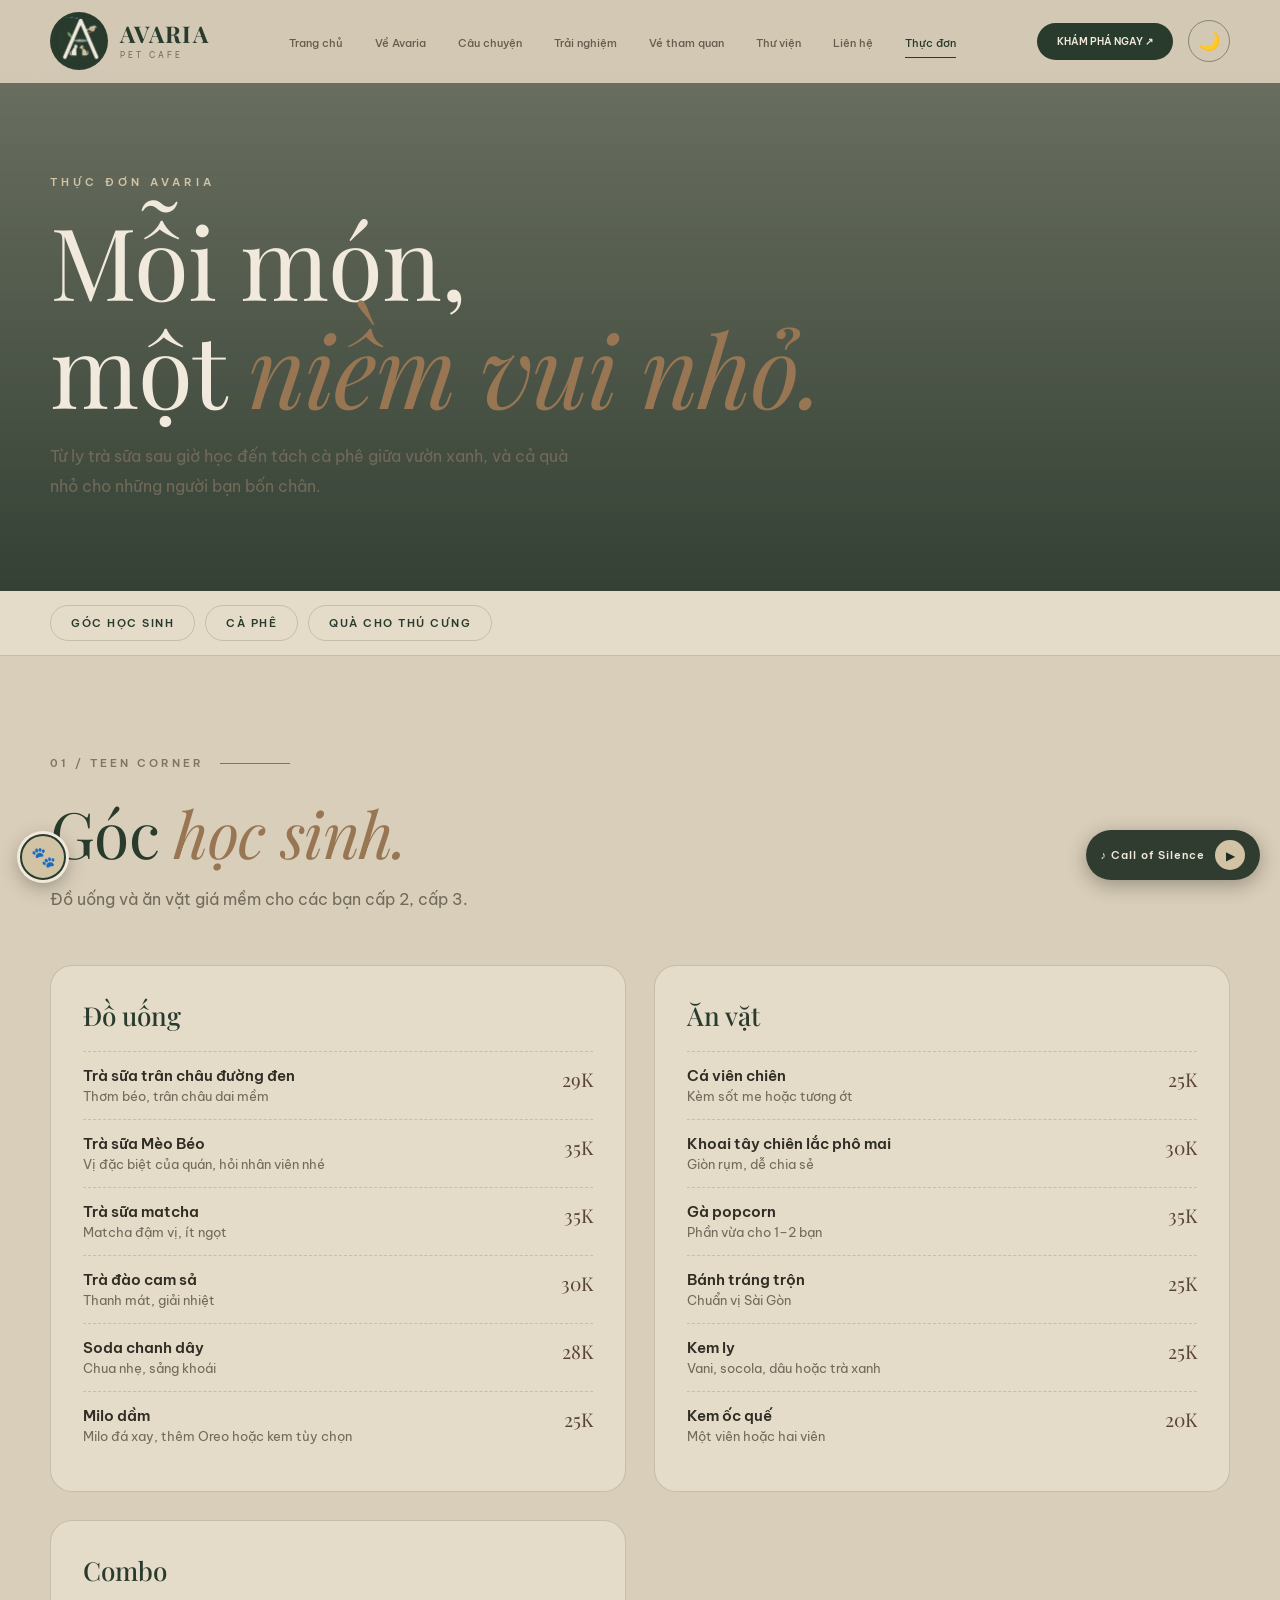
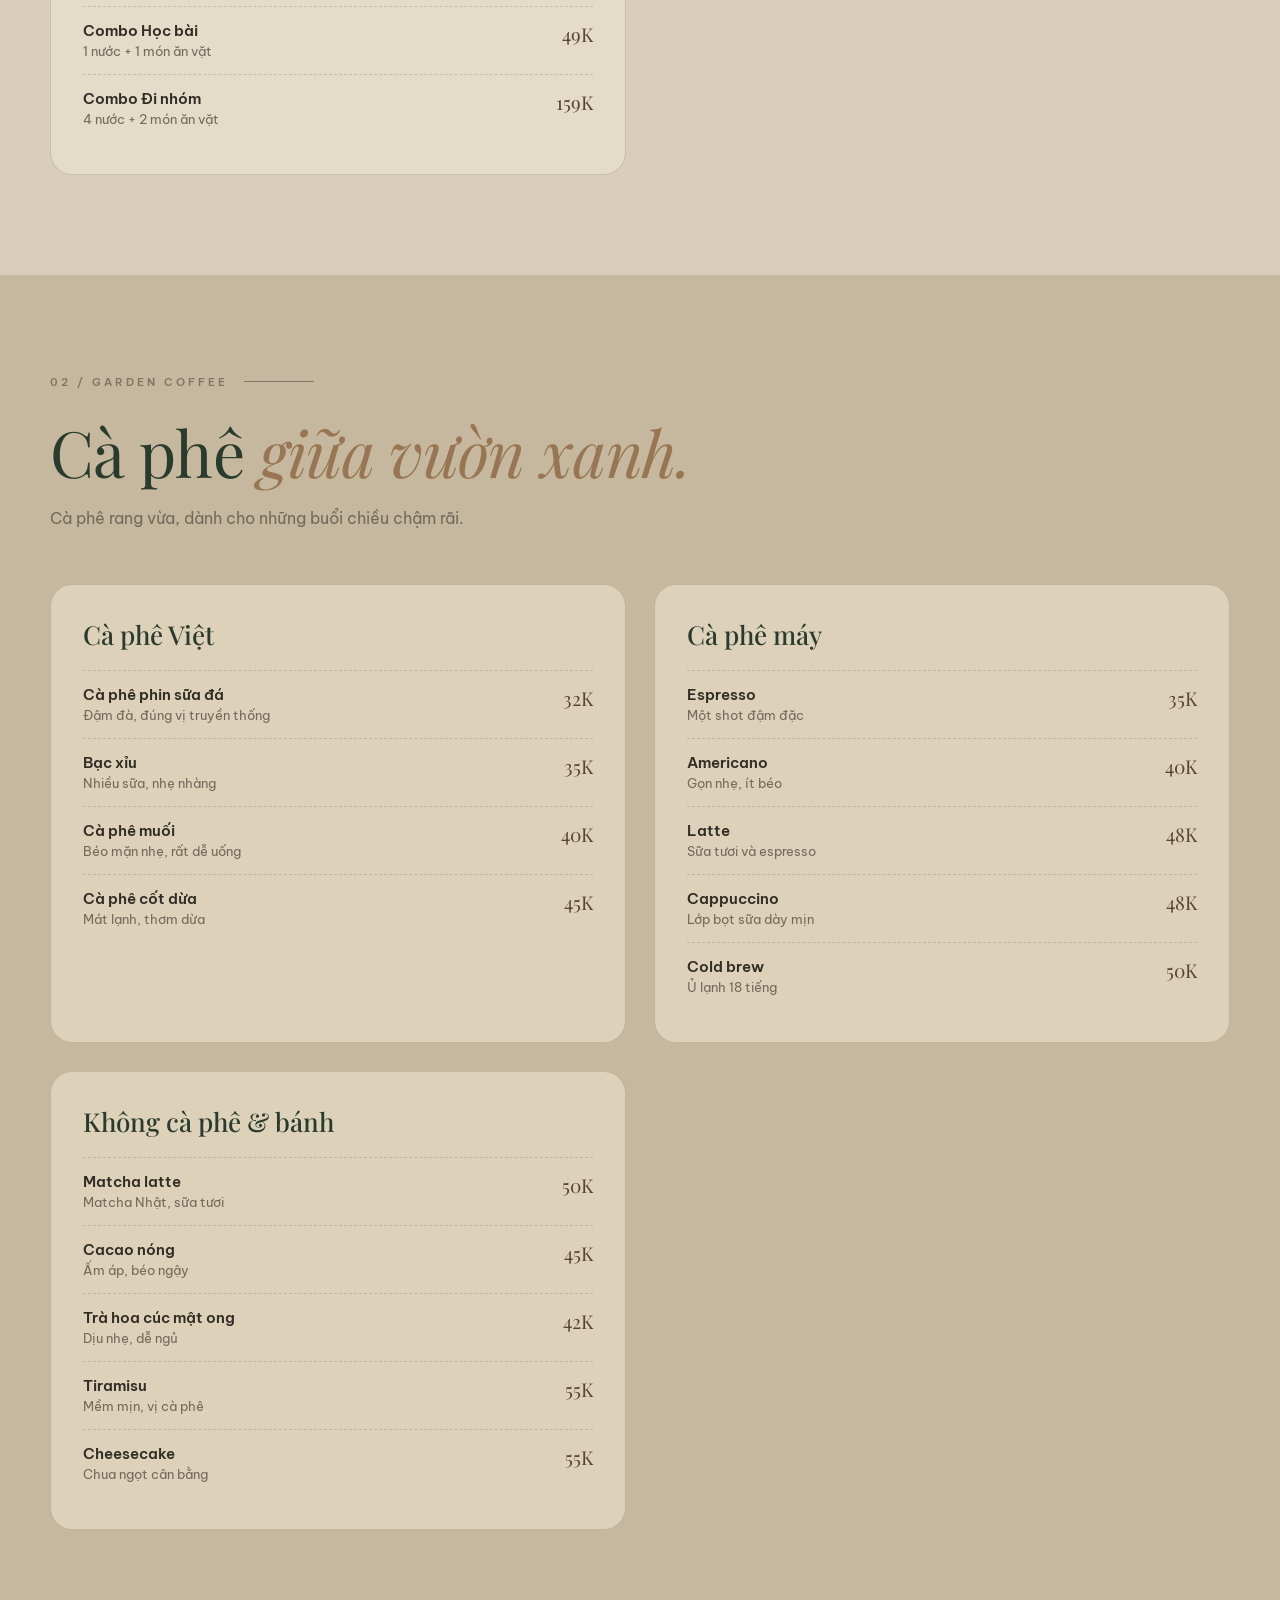
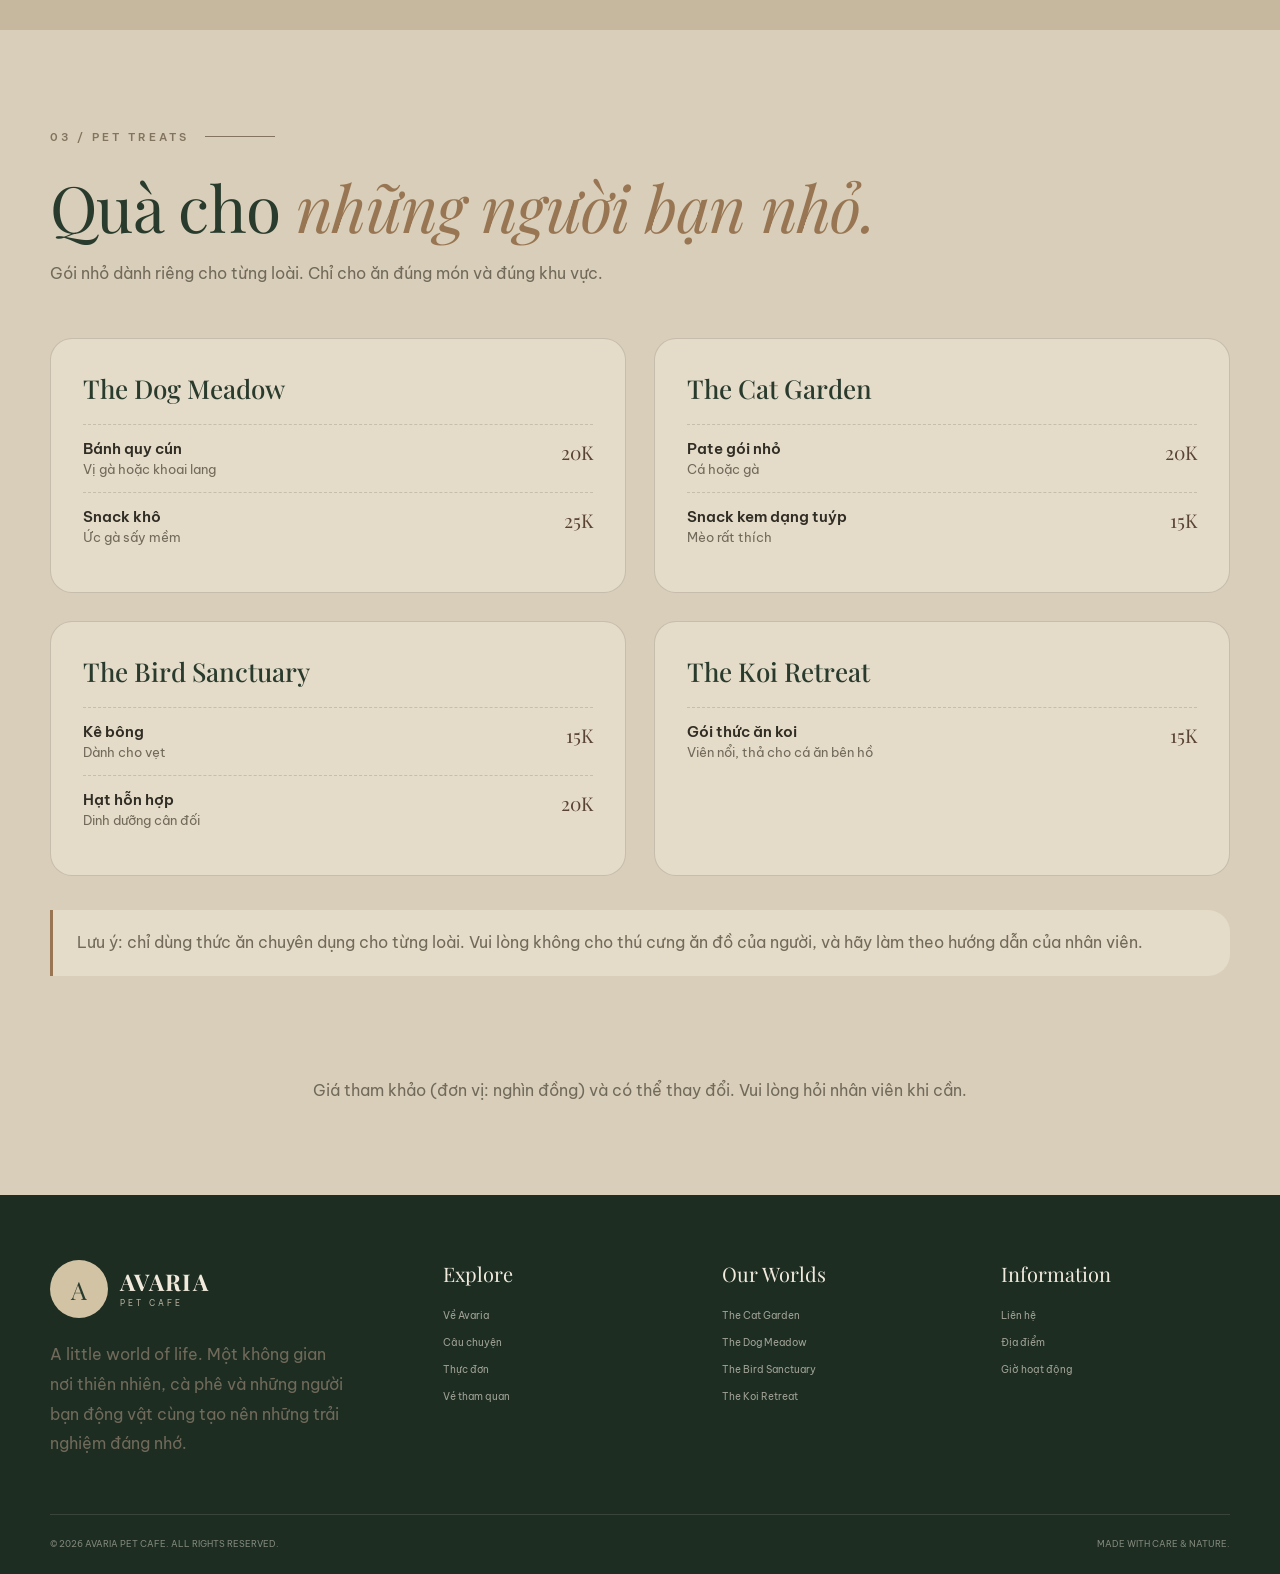
==== commit 4c75525e: "Cap nhat" ====
--- a/menu.html
+++ b/menu.html
@@ -52,6 +52,8 @@
     </ul>
     <div class="nav-right">
       <a href="index.html#tickets" class="nav-booking">KHÁM PHÁ NGAY ↗</a>
+       <!-- NÚT ĐỔI SÁNG/TỐI -->
+      <button class="theme-toggle" id="themeToggle" aria-label="Chuyển chế độ sáng/tối" title="Chế độ ban đêm">🌙</button>
       <button class="menu-toggle" id="menuToggle" aria-label="Mở menu" aria-expanded="false">☰</button>
     </div>
   </div>
@@ -276,5 +278,42 @@
     }
 </script>
   <script src="paws.js"></script>
+
+    <script>
+(function () {
+    const KEY = 'avaria_theme';
+    const body = document.body;
+    const btn = document.getElementById('themeToggle');
+
+    console.log('THEME SCRIPT CHẠY - nút:', btn); // kiểm tra F12 Console
+
+    function apply(theme) {
+        if (theme === 'dark') {
+            body.classList.add('dark-mode');
+            if (btn) btn.textContent = '☀️';
+        } else {
+            body.classList.remove('dark-mode');
+            if (btn) btn.textContent = '🌙';
+        }
+    }
+
+    let saved = 'light';
+    try { saved = localStorage.getItem(KEY) || 'light'; } catch (e) {}
+    apply(saved);
+
+    if (btn) {
+        btn.addEventListener('click', function (e) {
+            e.preventDefault();
+            const isDark = body.classList.toggle('dark-mode');
+            const next = isDark ? 'dark' : 'light';
+            try { localStorage.setItem(KEY, next); } catch (err) {}
+            apply(next);
+            console.log('Đã đổi theme:', next);
+        });
+    } else {
+        console.warn('KHÔNG TÌM THẤY #themeToggle - kiểm tra lại HTML');
+    }
+})();
+</script>
 </body>
 </html>
--- a/style.css
+++ b/style.css
@@ -1867,4 +1867,174 @@
 @keyframes pawFade {
   0%   { opacity: .8; }
   100% { opacity: 0; }
+}
+
+
+.zalo-booking-btn {
+    display: inline-flex;
+    align-items: center;
+    justify-content: center;
+    background-color: #293b2d; /* Màu xanh rêu đậm giống hệt nút cũ */
+    color: #f4f1ea; /* Màu chữ kem ngà đồng bộ với web */
+    font-family: inherit; /* Kế thừa đúng font chữ của cả website */
+    font-size: 0.78rem;
+    font-weight: 600;
+    letter-spacing: 0.14em; /* Giãn chữ thoáng giống nút cũ */
+    text-transform: uppercase;
+    padding: 15px 30px;
+    border-radius: 50px;
+    text-decoration: none;
+    border: 1px solid #293b2d;
+    cursor: pointer;
+    transition: all 0.3s ease;
+}
+
+.zalo-booking-btn:hover {
+    background-color: transparent;
+    color: #293b2d;
+    transform: translateY(-2px);
+}
+
+/* =========================================
+   DARK MODE - AVARIA NIGHT FOREST
+   ========================================= */
+
+body.dark-mode {
+    --green: #1a2a1f;
+    --green-light: #4a6b52;
+    --green-dark: #0f1a13;
+    --green-soft: #3a4d3e;
+    --wood: #3d2d1f;
+    --wood-light: #b89a6f;
+    --wood-dark: #241a12;
+    --stone: #8a7d68;
+    --stone-light: #c9b896;
+    --stone-dark: #5c5244;
+    --background: #0e1510;
+    --background-light: #16201a;
+    --background-dark: #0a100c;
+    --surface: #141c17;
+    --surface-light: #1c2620;
+    --text: #e6dfd1;
+    --muted: #9a9484;
+    --white: #f0e9dc;
+    --border: rgba(201, 184, 150, 0.12);
+    --shadow: 0 18px 50px rgba(0, 0, 0, 0.55);
+}
+
+body.dark-mode {
+    background: var(--background);
+    color: var(--text);
+}
+
+body.dark-mode .header {
+    background: rgba(14, 21, 16, 0.92);
+}
+
+body.dark-mode .nav-links a { color: #b8b19f; }
+body.dark-mode .nav-links a:hover,
+body.dark-mode .nav-links a.active { color: var(--stone-light); }
+body.dark-mode .logo-text strong { color: var(--stone-light); }
+body.dark-mode .logo-text span { color: #7a7566; }
+
+body.dark-mode .hero {
+    background:
+        linear-gradient(90deg,
+            rgba(5,10,7,.92) 0%,
+            rgba(8,16,11,.75) 48%,
+            rgba(8,16,11,.35) 100%),
+        url("https://images.unsplash.com/photo-1475274047050-1d0c0975c63e?auto=format&fit=crop&w=2200&q=85")
+        center 55% / cover !important;
+}
+
+body.dark-mode .hero h1 span { color: var(--stone-light); }
+body.dark-mode .section-title { color: var(--stone-light); }
+body.dark-mode .section-description { color: var(--muted); }
+body.dark-mode .accent { color: var(--wood-light); }
+
+body.dark-mode .intro { background: var(--background); }
+body.dark-mode .intro-stamp { background: var(--green-light); color: var(--green-dark); }
+body.dark-mode .intro-image::after { border-color: var(--wood-light); }
+body.dark-mode .intro-signature span { color: var(--wood-light); }
+
+body.dark-mode .experience { background: var(--background-dark); }
+body.dark-mode .experience-card { background: var(--surface-light); border-color: var(--border); }
+body.dark-mode .experience-number { background: var(--stone-light); color: var(--green-dark); }
+body.dark-mode .experience-info h3 { color: var(--stone-light); }
+body.dark-mode .text-link { color: var(--stone-light); }
+
+body.dark-mode .manifesto { background: #0a100c; }
+body.dark-mode .manifesto h2 span { color: var(--stone-light); }
+
+body.dark-mode .tickets { background: var(--background); }
+body.dark-mode .ticket-card { background: var(--surface-light); border-color: var(--border); }
+body.dark-mode .ticket-card h3 { color: var(--stone-light); }
+body.dark-mode .ticket-card.featured { background: var(--green-dark); border-color: var(--green-light); }
+body.dark-mode .ticket-card.featured .btn { background: var(--stone-light); color: var(--green-dark); }
+
+body.dark-mode .gallery { background: var(--background-dark); }
+body.dark-mode .contact { background: var(--background); }
+body.dark-mode .contact-box { background: var(--surface-light); }
+body.dark-mode .contact-icon { background: rgba(201,184,150,.12); color: var(--stone-light); }
+
+body.dark-mode .footer { background: #070c08; }
+body.dark-mode .footer .logo-mark { background: var(--stone-light); color: var(--green-dark); }
+
+/* MENU PAGE */
+body.dark-mode .menu-tabs { background: var(--background-light); }
+body.dark-mode .menu-tabs a { color: var(--stone-light); }
+body.dark-mode .menu-group { background: var(--surface-light); border-color: var(--border); }
+body.dark-mode .menu-group h3 { color: var(--stone-light); }
+body.dark-mode .menu-group em { color: var(--wood-light); }
+body.dark-mode .menu-section.alt { background: var(--background-dark); }
+
+/* STORY PAGE */
+body.dark-mode .story-hero {
+    background:
+        linear-gradient(180deg, rgba(5,10,7,.65), rgba(5,10,7,.95)),
+        url("https://images.unsplash.com/photo-1518495973542-4542c06a5843?auto=format&fit=crop&w=2000&q=80")
+        center/cover !important;
+}
+body.dark-mode .story-page h2 { color: var(--stone-light); }
+body.dark-mode .story-split.story-dark { background: var(--background-dark); }
+body.dark-mode .story-quote { background: var(--green-dark); }
+body.dark-mode .story-friends { background: #070c08; }
+body.dark-mode .friend-card b { color: var(--stone-light); }
+body.dark-mode .world { background: var(--surface-light); border-color: var(--border); }
+body.dark-mode .world h3 { color: var(--stone-light); }
+body.dark-mode .story-button { background: var(--stone-light); color: var(--green-dark); }
+body.dark-mode .story-highlight {
+    background: var(--surface-light);
+    color: var(--stone-light) !important;
+    border-left-color: var(--wood-light);
+}
+
+/* ===== NÚT TOGGLE ===== */
+.theme-toggle {
+    width: 42px;
+    height: 42px;
+    border-radius: 50%;
+    border: 1px solid rgba(41, 59, 45, .45);
+    background: transparent;
+    color: var(--green);
+    font-size: 18px;
+    cursor: pointer;
+    display: inline-grid;
+    place-items: center;
+    transition: .3s;
+    padding: 0;
+    line-height: 1;
+}
+.theme-toggle:hover {
+    background: var(--green);
+    color: var(--white);
+    transform: rotate(20deg);
+}
+body.dark-mode .theme-toggle {
+    color: var(--stone-light);
+    border-color: var(--stone-dark);
+}
+body.dark-mode .theme-toggle:hover {
+    background: var(--stone-light);
+    color: var(--green-dark);
 }
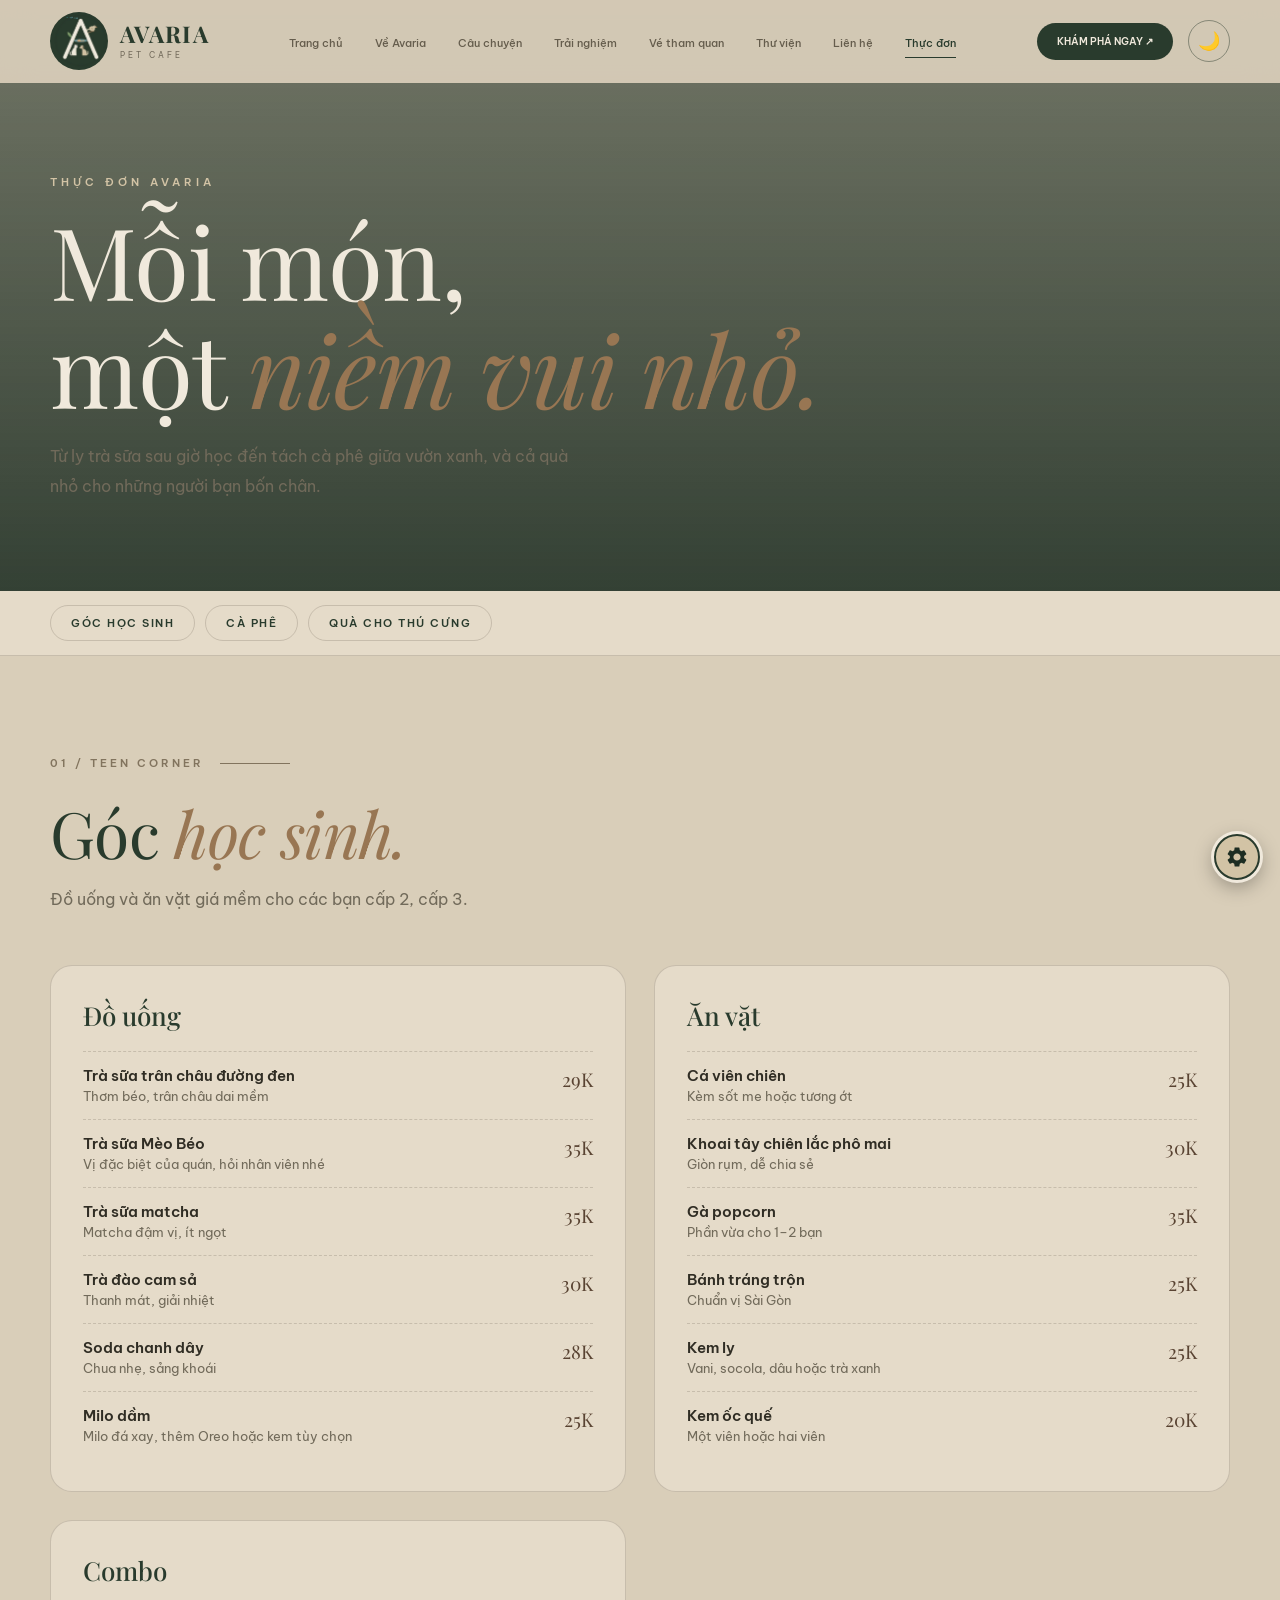
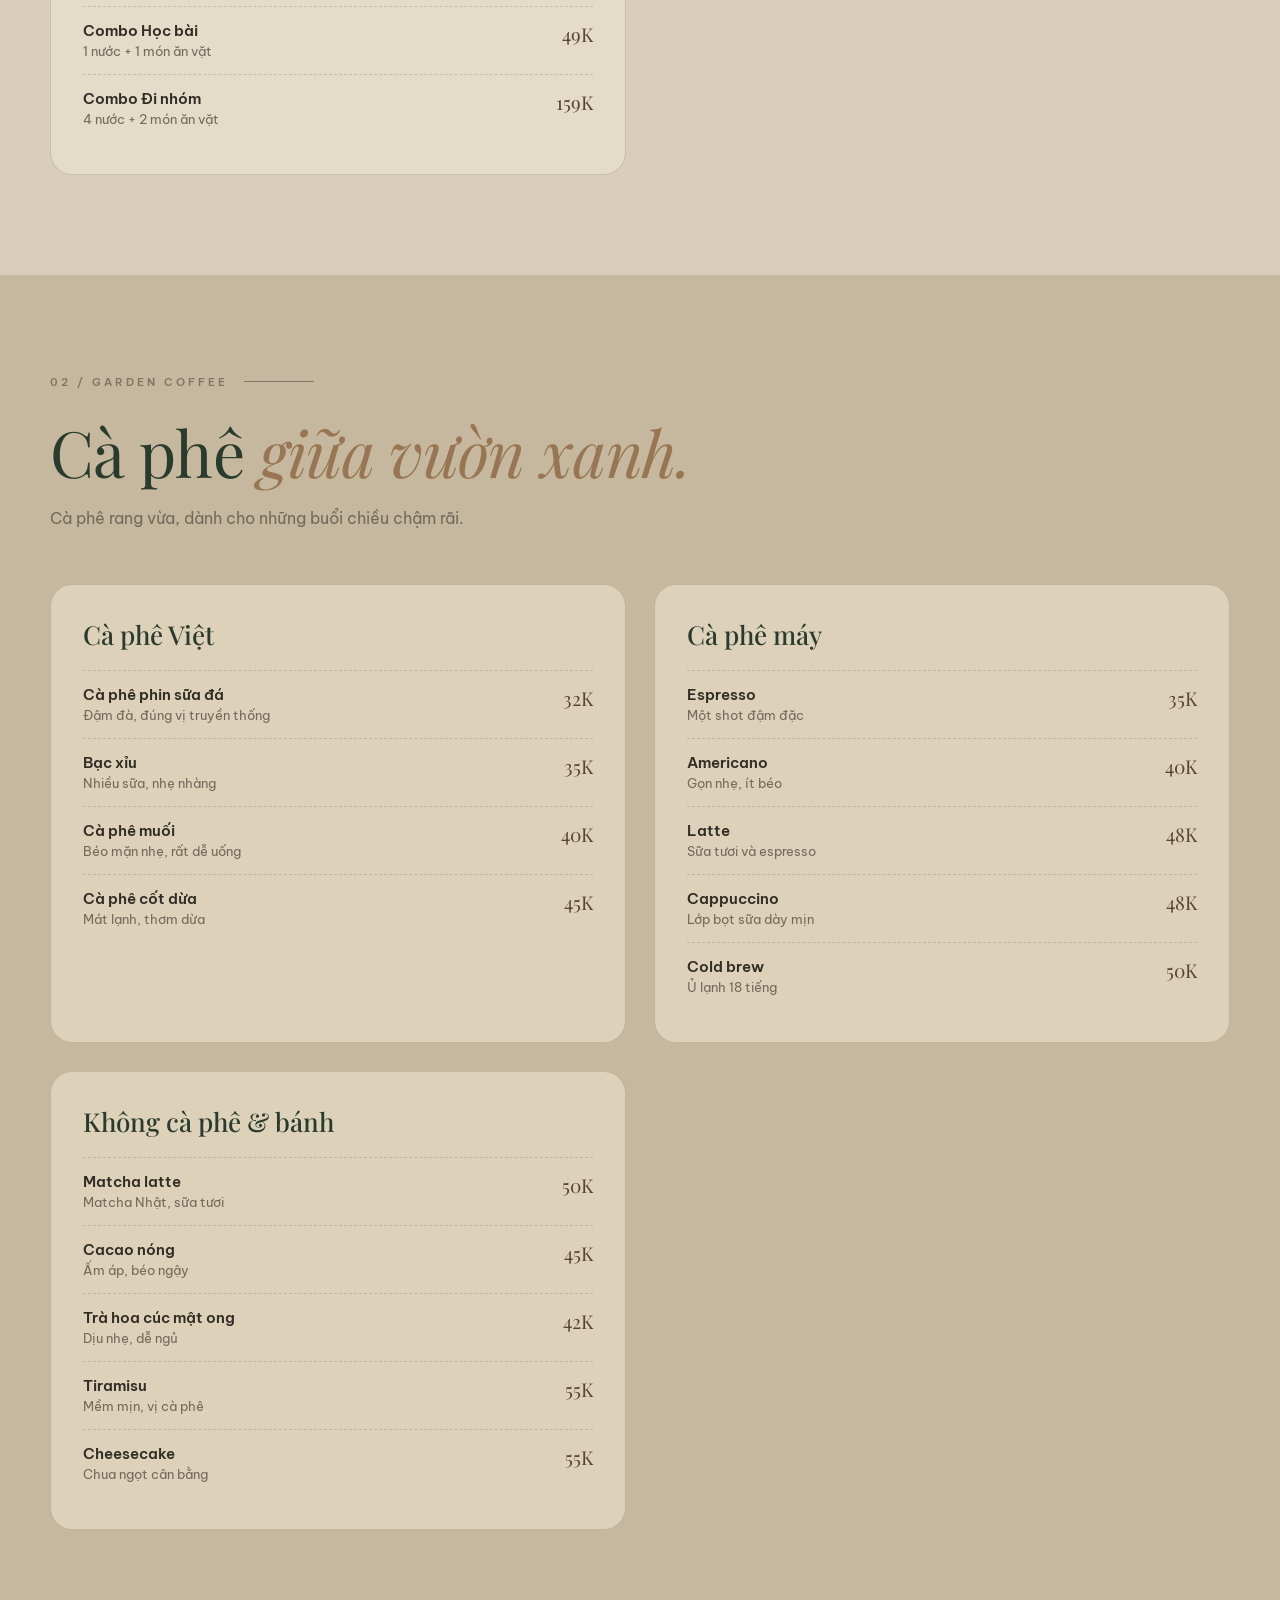
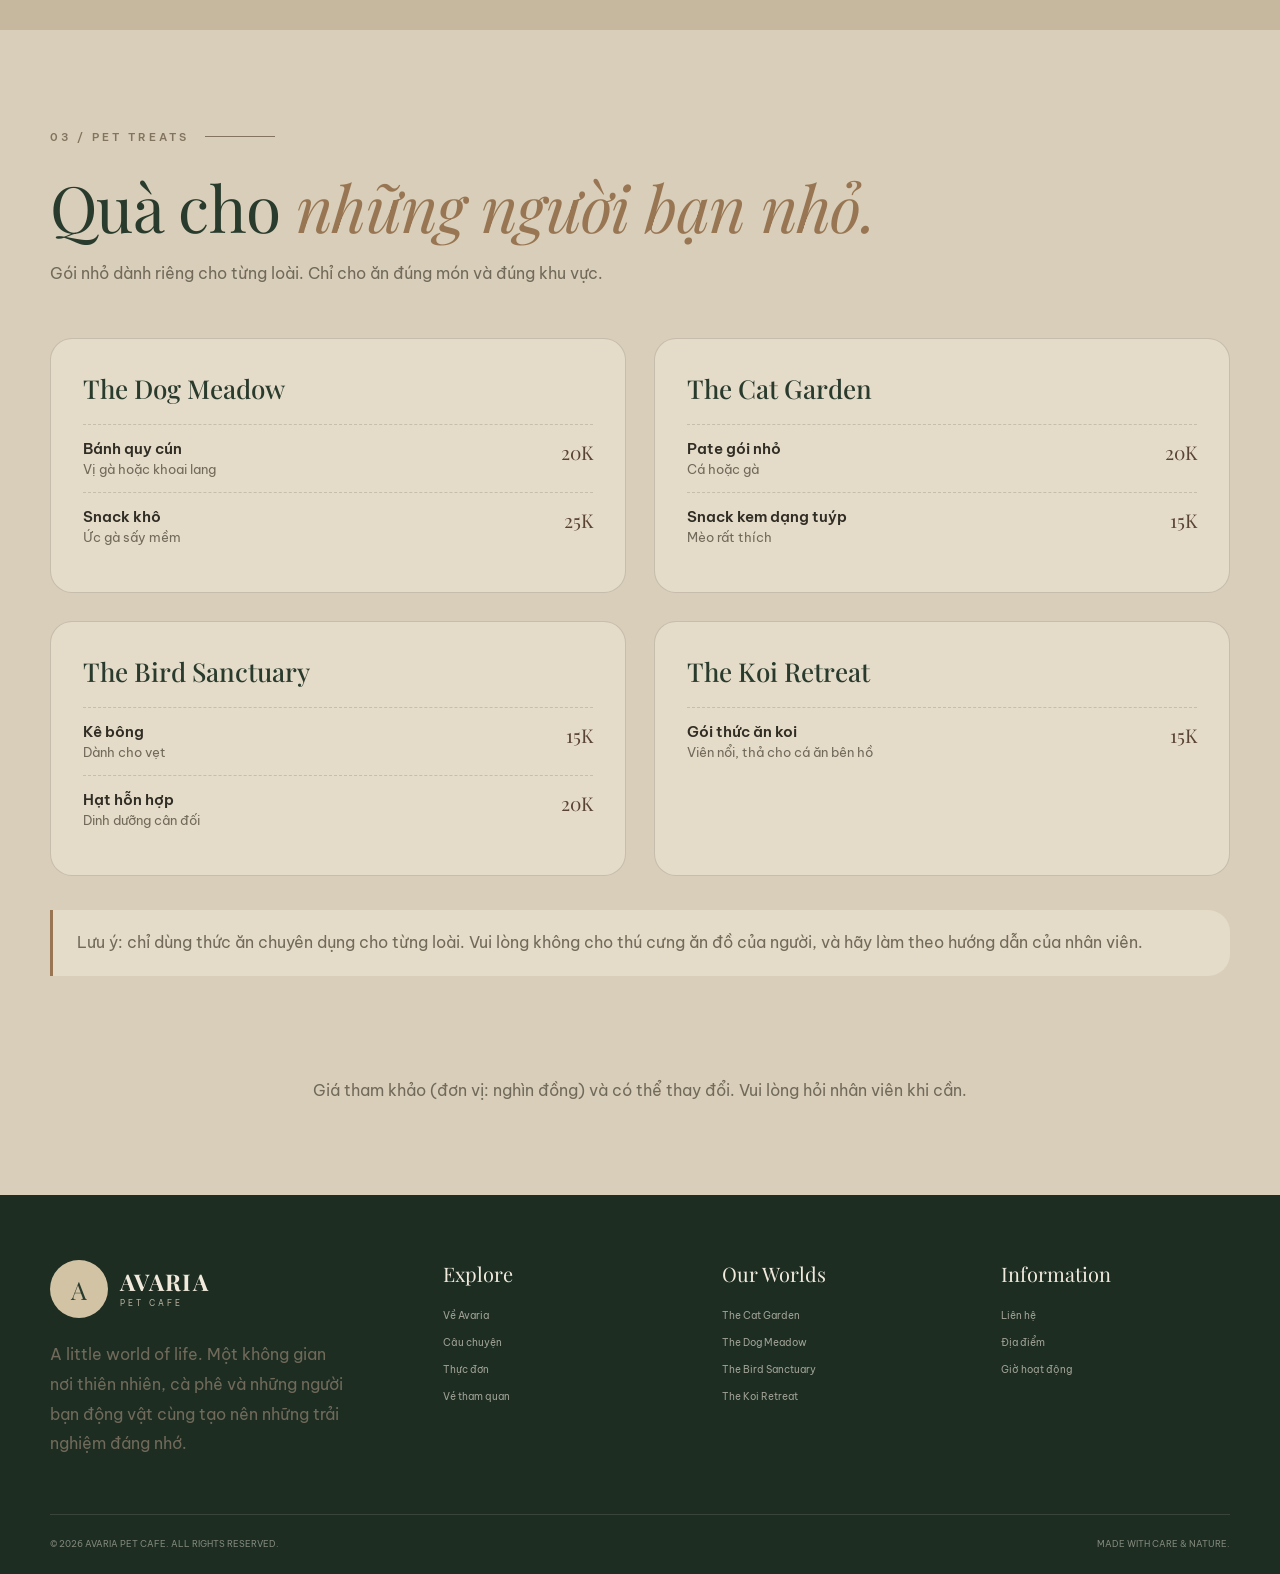
==== commit 35f96aba: "..." ====
--- a/menu.html
+++ b/menu.html
@@ -33,6 +33,7 @@
 </style>
 </head>
 <body class="story-page">
+    <canvas id="firefliesCanvas"></canvas>
 
 <header class="header" id="header">
   <div class="container navbar">
@@ -219,65 +220,10 @@
 document.querySelectorAll(".reveal").forEach(el => io.observe(el));
 </script>
 
-    <!-- Trình phát nhạc nền Call of Silence (Đồng bộ liên trang) -->
-<div style="position: fixed; bottom: 20px; right: 20px; z-index: 9999; background: rgba(29, 45, 34, 0.9); padding: 10px 15px; border-radius: 30px; display: flex; align-items: center; gap: 10px; box-shadow: 0 5px 20px rgba(0,0,0,0.3);">
-    <span style="color: #f0e9dc; font-size: 11px; font-family: var(--sans); font-weight: 600; letter-spacing: 1px;">♪ Call of Silence</span>
-    <audio id="bgMusic" loop>
-        <source src="callofsilence.mp3" type="audio/mpeg">
-    </audio>
-    <button onclick="toggleMusic()" id="musicBtn" style="background: #d2c3a5; border: none; width: 30px; height: 30px; border-radius: 50%; cursor: pointer; display: grid; place-items: center; font-size: 12px; color: #1d2d22;">▶</button>
-</div>
-
-<script>
-    const music = document.getElementById('bgMusic');
-    const btn = document.getElementById('musicBtn');
-
-    // Khôi phục mốc thời gian và trạng thái nhạc khi chuyển trang
-    window.addEventListener('DOMContentLoaded', () => {
-        const savedTime = sessionStorage.getItem('avaria_music_time');
-        const isPlaying = sessionStorage.getItem('avaria_music_playing');
-
-        if (savedTime) {
-            music.currentTime = parseFloat(savedTime);
-        }
-
-        if (isPlaying === 'true') {
-            music.play().then(() => {
-                btn.textContent = '❚❚';
-            }).catch(() => {
-                // Nếu trình duyệt chặn tự phát lúc mới mở lại, chờ cú click đầu tiên trên trang
-                btn.textContent = '▶';
-                document.addEventListener('click', function resumeOnFirstClick() {
-                    if (sessionStorage.getItem('avaria_music_playing') === 'true' && music.paused) {
-                        music.play();
-                        btn.textContent = '❚❚';
-                    }
-                    document.removeEventListener('click', resumeOnFirstClick);
-                }, { once: true });
-            });
-        }
-    });
-
-    // Lưu mốc thời gian liên tục trước khi rời trang
-    window.addEventListener('beforeunload', () => {
-        sessionStorage.setItem('avaria_music_time', music.currentTime);
-        sessionStorage.setItem('avaria_music_playing', !music.paused);
-    });
-
-    // Bật/Tắt nhạc thủ công
-    function toggleMusic() {
-        if (music.paused) {
-            music.play();
-            btn.textContent = '❚❚';
-            sessionStorage.setItem('avaria_music_playing', 'true');
-        } else {
-            music.pause();
-            btn.textContent = '▶';
-            sessionStorage.setItem('avaria_music_playing', 'false');
-        }
-    }
+
 </script>
-  <script src="paws.js"></script>
+  <script src="settings.js"></script>
+  <script src="fireflies.js"></script>
 
     <script>
 (function () {
--- a/style.css
+++ b/style.css
@@ -1992,7 +1992,7 @@
 body.dark-mode .story-hero {
     background:
         linear-gradient(180deg, rgba(5,10,7,.65), rgba(5,10,7,.95)),
-        url("https://images.unsplash.com/photo-1518495973542-4542c06a5843?auto=format&fit=crop&w=2000&q=80")
+        url("https://encrypted-tbn0.gstatic.com/images?q=tbn:ANd9GcS4XLv5GG-jUVAgrfTKul0MRkqo3b-gQeXXsEr_MK70aQ&s=10")
         center/cover !important;
 }
 body.dark-mode .story-page h2 { color: var(--stone-light); }
@@ -2037,4 +2037,22 @@
 body.dark-mode .theme-toggle:hover {
     background: var(--stone-light);
     color: var(--green-dark);
+}
+
+/* ===== CSS CHO ĐOM ĐÓM ===== */
+#firefliesCanvas {
+    position: fixed;
+    top: 0;
+    left: 0;
+    width: 100%;
+    height: 100%;
+    pointer-events: none; /* Chuột click xuyên qua */
+    z-index: 999;
+    opacity: 0; /* Mặc định ẩn */
+    transition: opacity 1s ease-in-out;
+}
+
+/* Chỉ hiện đom đóm khi bật Dark Mode */
+body.dark-mode #firefliesCanvas {
+    opacity: 1;
 }
